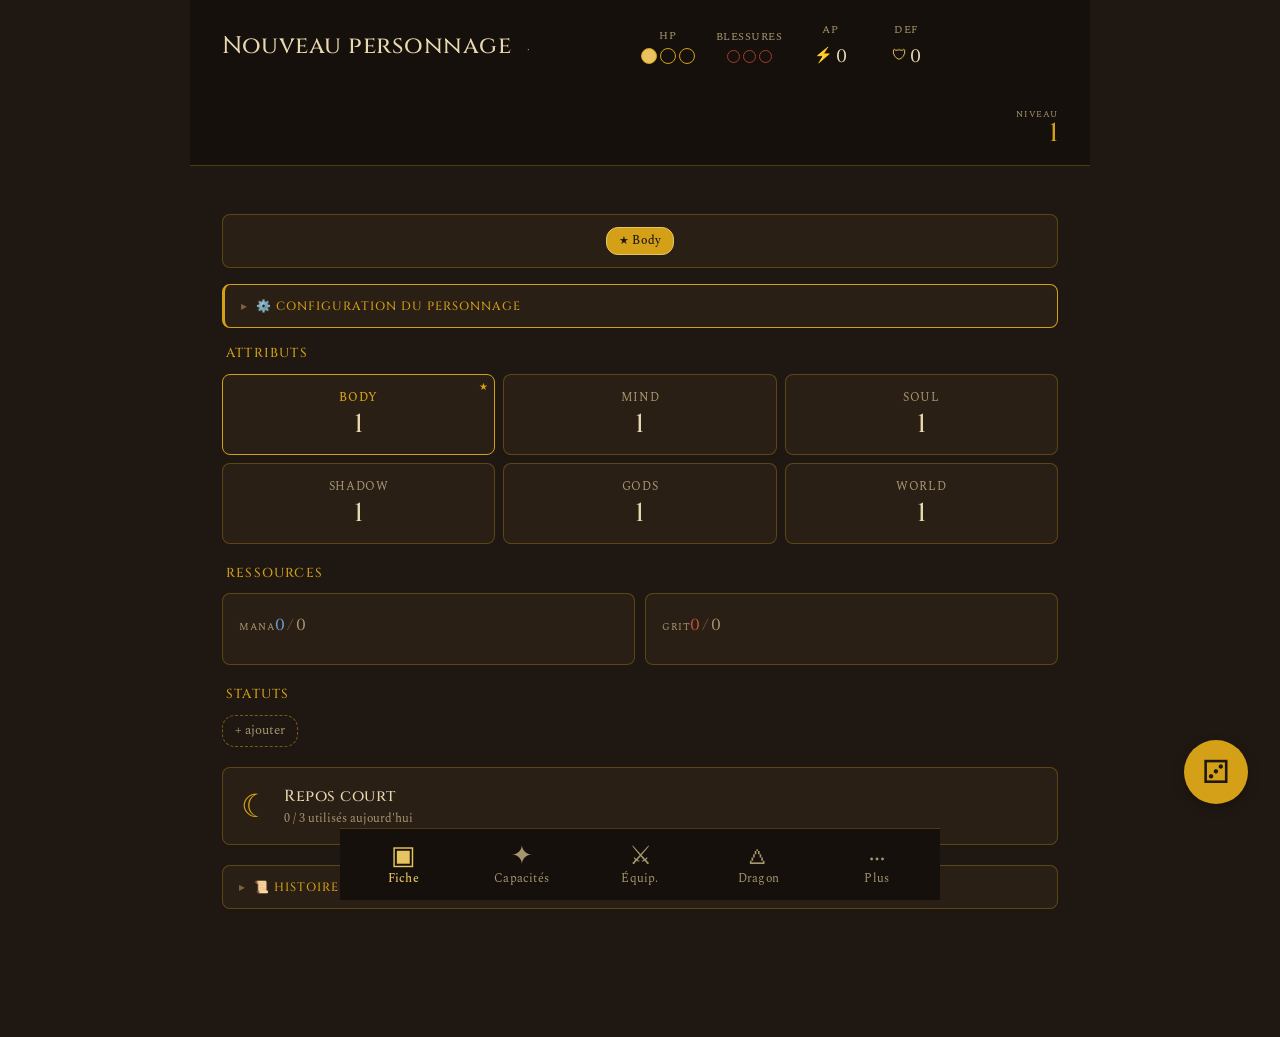
==== drakonym-compagnon/index.html @ e5234cd4 "v1.9.3" ====
<!DOCTYPE html>
<html lang="fr">
<head>
    <meta charset="UTF-8">
    <meta name="viewport" content="width=device-width, initial-scale=1.0, maximum-scale=1.0, user-scalable=no, viewport-fit=cover">
    <meta name="theme-color" content="#1f1812" media="(prefers-color-scheme: dark)">
    <meta name="theme-color" content="#f0e3c2" media="(prefers-color-scheme: light)">
    <meta name="description" content="Compagnon mobile pour gérer ta fiche de personnage Drakonym en pleine session.">

    <!-- iOS PWA -->
    <meta name="apple-mobile-web-app-capable" content="yes">
    <meta name="mobile-web-app-capable" content="yes">
    <meta name="apple-mobile-web-app-status-bar-style" content="black-translucent">
    <meta name="apple-mobile-web-app-title" content="Drakonym">
    <link rel="apple-touch-icon" href="icons/icon-192.png">
    <link rel="apple-touch-icon" sizes="152x152" href="icons/icon-152.png">
    <link rel="apple-touch-icon" sizes="192x192" href="icons/icon-192.png">

    <!-- PWA Manifest -->
    <link rel="manifest" href="manifest.json">
    <link rel="icon" type="image/png" href="icons/icon-128.png">
    <link rel="apple-touch-icon" href="icons/icon-152.png">

    <!-- Polices -->
    <link rel="preconnect" href="https://fonts.googleapis.com">
    <link rel="preconnect" href="https://fonts.gstatic.com" crossorigin>
    <link href="https://fonts.googleapis.com/css2?family=Cinzel:wght@400;500;600;700&family=EB+Garamond:ital,wght@0,400;0,500;1,400&family=Spectral:wght@400;500;600&display=swap" rel="stylesheet">

    <link rel="stylesheet" href="style.css">

    <title>Drakonym Compagnon</title>
</head>
<body>

    <div class="app-shell">

        <!-- ════════════════════════════════════════════════
             VITAL BAR — toujours visible en haut
             ════════════════════════════════════════════════ -->
        <header class="vital-bar" id="vital-bar">
            <div class="vital-identity">
                <div class="vital-name" id="vital-name">—</div>
                <div class="vital-subtitle" id="vital-subtitle">—</div>
            </div>
            <div class="vital-level">
                <span class="vital-level-label">NIVEAU</span>
                <span class="vital-level-value" id="vital-level">5</span>
            </div>

            <div class="vital-stats">
                <button class="vital-stat" data-action="hp" type="button" aria-label="Modifier les Points de Héros">
                    <span class="vital-stat-label">HP</span>
                    <span class="vital-stat-icons" id="vital-hp-display">
                        <span class="hp-pip filled"></span>
                        <span class="hp-pip filled"></span>
                        <span class="hp-pip"></span>
                    </span>
                </button>

                <button class="vital-stat" data-action="wounds" type="button" aria-label="Modifier les Blessures">
                    <span class="vital-stat-label">BLESSURES</span>
                    <span class="vital-stat-icons" id="vital-wounds-display">
                        <span class="wound-pip filled" data-tier="light"></span>
                        <span class="wound-pip" data-tier="heavy"></span>
                        <span class="wound-pip" data-tier="deadly"></span>
                    </span>
                </button>

                <button class="vital-stat" data-action="ap" type="button" aria-label="Modifier les Action Points">
                    <span class="vital-stat-label">AP</span>
                    <span class="vital-stat-value">
                        <i class="vital-ico" aria-hidden="true">⚡</i>
                        <span id="vital-ap">4</span>
                    </span>
                </button>

                <button class="vital-stat" data-action="defense" type="button" aria-label="Modifier la Défense">
                    <span class="vital-stat-label">DEF</span>
                    <span class="vital-stat-value">
                        <i class="vital-ico" aria-hidden="true">🛡</i>
                        <span id="vital-defense">14</span>
                    </span>
                </button>
            </div>
        </header>

        <!-- ════════════════════════════════════════════════
             CONTENU PRINCIPAL — sections, une visible à la fois
             ════════════════════════════════════════════════ -->
        <main class="content" id="content">

            <!-- Onglet : FICHE -->
            <section class="tab-section active" id="section-fiche" data-tab="fiche">

                <!-- IDENTITÉ -->
                <div class="card identity-card">
                    <div class="identity-tags" id="identity-tags">
                        <!-- généré par JS -->
                    </div>
                </div>

                <!-- CONFIGURATION DU PERSONNAGE (création / level up / perks qui étendent) -->
                <details class="config-block">
                    <summary class="config-summary">⚙️ Configuration du personnage</summary>
                    <div class="config-content">
                        <p class="config-hint">📝 Modifie ici les valeurs qui changent rarement : à la création, au level up, ou quand un perk étend tes capacités.</p>

                        <h4 class="config-subtitle">Identité</h4>
                        <div class="config-grid-2">
                            <div class="config-field">
                                <label class="config-label">Nom</label>
                                <input type="text" id="cfg-nom" class="config-input" maxlength="40">
                            </div>
                            <div class="config-field">
                                <label class="config-label">Niveau</label>
                                <input type="number" id="cfg-niveau" class="config-input" min="1" max="20">
                            </div>
                            <div class="config-field">
                                <label class="config-label">Kin</label>
                                <input type="text" id="cfg-kin" class="config-input" maxlength="30" placeholder="Ex: Drakari, Elf">
                            </div>
                            <div class="config-field">
                                <label class="config-label">Classe</label>
                                <input type="text" id="cfg-classe" class="config-input" maxlength="30" placeholder="Ex: Mage, Fighter">
                            </div>
                            <div class="config-field config-field-wide">
                                <label class="config-label">Attribut Primary</label>
                                <select id="cfg-primary" class="config-select">
                                    <option value="Body">Body</option>
                                    <option value="Mind">Mind</option>
                                    <option value="Soul">Soul</option>
                                    <option value="Shadow">Shadow</option>
                                    <option value="Gods">Gods</option>
                                    <option value="World">World</option>
                                </select>
                            </div>
                        </div>

                        <h4 class="config-subtitle">Attributs (0-6)</h4>
                        <div class="config-grid-3">
                            <div class="config-field">
                                <label class="config-label">Body</label>
                                <input type="number" id="cfg-attr-Body" class="config-input" min="0" max="10">
                            </div>
                            <div class="config-field">
                                <label class="config-label">Mind</label>
                                <input type="number" id="cfg-attr-Mind" class="config-input" min="0" max="10">
                            </div>
                            <div class="config-field">
                                <label class="config-label">Soul</label>
                                <input type="number" id="cfg-attr-Soul" class="config-input" min="0" max="10">
                            </div>
                            <div class="config-field">
                                <label class="config-label">Shadow</label>
                                <input type="number" id="cfg-attr-Shadow" class="config-input" min="0" max="10">
                            </div>
                            <div class="config-field">
                                <label class="config-label">Gods</label>
                                <input type="number" id="cfg-attr-Gods" class="config-input" min="0" max="10">
                            </div>
                            <div class="config-field">
                                <label class="config-label">World</label>
                                <input type="number" id="cfg-attr-World" class="config-input" min="0" max="10">
                            </div>
                        </div>

                        <h4 class="config-subtitle">Pools maximum</h4>
                        <div class="config-grid-3">
                            <div class="config-field">
                                <label class="config-label">HP max</label>
                                <input type="number" id="cfg-hp-max" class="config-input" min="1" max="10">
                            </div>
                            <div class="config-field">
                                <label class="config-label">Mana max</label>
                                <input type="number" id="cfg-mana-max" class="config-input" min="0" max="50">
                            </div>
                            <div class="config-field">
                                <label class="config-label">Grit max</label>
                                <input type="number" id="cfg-grit-max" class="config-input" min="0" max="50">
                            </div>
                            <div class="config-field">
                                <label class="config-label">Défense max</label>
                                <input type="number" id="cfg-defense-max" class="config-input" min="0" max="50">
                            </div>
                            <div class="config-field">
                                <label class="config-label">Armure (bonus)</label>
                                <input type="number" id="cfg-armure" class="config-input" min="0" max="10">
                            </div>
                            <div class="config-field">
                                <label class="config-label">Bonus magique</label>
                                <input type="number" id="cfg-spell-bonus" class="config-input" min="0" max="5">
                            </div>
                        </div>
                        <p class="config-hint-small">💡 <strong>HP max</strong> par défaut = 3 (règle officielle Drakonym). Extensible via Perks comme <strong>Deep Reserves</strong>.</p>

                        <h4 class="config-subtitle">Niveaux de Blessures (extensibles via Perks)</h4>
                        <p class="config-hint-small">Ex: <strong>Loyal to the Last</strong> = +1 box par tier. <strong>Loyal Heart</strong>, etc.</p>
                        <div class="config-grid-3">
                            <div class="config-field">
                                <label class="config-label">Légères max</label>
                                <input type="number" id="cfg-light-max" class="config-input" min="1" max="10">
                            </div>
                            <div class="config-field">
                                <label class="config-label">Graves max</label>
                                <input type="number" id="cfg-heavy-max" class="config-input" min="1" max="10">
                            </div>
                            <div class="config-field">
                                <label class="config-label">Mortelles max</label>
                                <input type="number" id="cfg-deadly-max" class="config-input" min="1" max="10">
                            </div>
                        </div>
                    </div>
                </details>

                <!-- ATTRIBUTS -->
                <div class="block">
                    <h3 class="block-title">Attributs</h3>
                    <div class="attributes-grid" id="attributes-grid">
                        <!-- généré par JS -->
                    </div>
                </div>

                <!-- RESSOURCES (Mana + Grit) -->
                <div class="block">
                    <h3 class="block-title">Ressources</h3>
                    <div class="resources-row">
                        <button class="resource-card" id="resource-mana" type="button" aria-label="Modifier le Mana">
                            <div class="resource-header">
                                <span class="resource-label">Mana</span>
                                <span class="resource-value">
                                    <span class="resource-current mana" id="mana-current">8</span><span class="resource-sep">/</span><span class="resource-max" id="mana-max">12</span>
                                </span>
                            </div>
                            <div class="resource-bar">
                                <div class="resource-bar-fill mana" id="mana-bar"></div>
                            </div>
                        </button>
                        <button class="resource-card" id="resource-grit" type="button" aria-label="Modifier le Grit">
                            <div class="resource-header">
                                <span class="resource-label">Grit</span>
                                <span class="resource-value">
                                    <span class="resource-current grit" id="grit-current">4</span><span class="resource-sep">/</span><span class="resource-max" id="grit-max">6</span>
                                </span>
                            </div>
                            <div class="resource-bar">
                                <div class="resource-bar-fill grit" id="grit-bar"></div>
                            </div>
                        </button>
                    </div>
                </div>

                <!-- STATUSES -->
                <div class="block">
                    <h3 class="block-title">Statuts</h3>
                    <div class="statuses-chips" id="statuses-chips">
                        <!-- généré par JS, avec bouton "+ ajouter" à la fin -->
                    </div>
                </div>

                <!-- ACTIONS RAPIDES (Repos court) -->
                <div class="block">
                    <button class="action-button short-rest-btn" id="btn-short-rest" type="button">
                        <span class="action-icon" aria-hidden="true">☾</span>
                        <span class="action-text">
                            <span class="action-title">Repos court</span>
                            <span class="action-subtitle" id="short-rests-info">0 / 3 utilisés aujourd'hui</span>
                        </span>
                    </button>
                </div>

                <!-- HISTOIRE & NOTES (collapsible) -->
                <details class="histoire-block">
                    <summary class="histoire-summary">📜 Histoire &amp; Notes</summary>
                    <div class="histoire-content">
                        <div class="histoire-row">
                            <label class="histoire-label">👁 Apparence</label>
                            <textarea id="fiche-apparence" class="histoire-input" rows="3" placeholder="Apparence physique, vêtements, traits distinctifs…"></textarea>
                        </div>
                        <div class="histoire-row">
                            <label class="histoire-label">📖 Histoire / Background</label>
                            <textarea id="fiche-histoire" class="histoire-input" rows="5" placeholder="D'où vient ton perso, ce qui l'a façonné, ses motivations…"></textarea>
                        </div>
                        <div class="histoire-row">
                            <label class="histoire-label">🤝 Liens &amp; relations</label>
                            <textarea id="fiche-liens" class="histoire-input" rows="3" placeholder="Alliés, ennemis, famille, contacts…"></textarea>
                        </div>
                        <div class="histoire-row">
                            <label class="histoire-label">📝 Notes libres</label>
                            <textarea id="fiche-notes" class="histoire-input" rows="4" placeholder="Tout ce que tu veux retenir : journal de session, idées RP, plans futurs…"></textarea>
                        </div>
                    </div>
                </details>

            </section>

            <!-- Onglet : CAPACITÉS -->
            <section class="tab-section" id="section-capacites" data-tab="capacites">
                <!-- Barre de sous-onglets (Perks / Sorts / Techniques / Wild) -->
                <div class="subtabs-bar" role="tablist" data-scope="capacites">
                    <button class="subtab active" type="button" data-subtab="perks" aria-selected="true">
                        <span class="subtab-icon">💪</span>
                        <span class="subtab-text">Perks</span>
                    </button>
                    <button class="subtab" type="button" data-subtab="sorts" aria-selected="false">
                        <span class="subtab-icon">✨</span>
                        <span class="subtab-text">Sorts</span>
                    </button>
                    <button class="subtab" type="button" data-subtab="techniques" aria-selected="false">
                        <span class="subtab-icon">⚔️</span>
                        <span class="subtab-text">Tech.</span>
                    </button>
                    <button class="subtab" type="button" data-subtab="wild_perks" aria-selected="false">
                        <span class="subtab-icon">⚡</span>
                        <span class="subtab-text">Wild</span>
                    </button>
                </div>

                <!-- Sous-section : PERKS -->
                <div class="subtab-section active" id="subsection-perks" data-subtab="perks">
                    <div class="capacites-header">
                        <p class="capacites-count">Perks &amp; Capacités · <span id="count-perks">0</span></p>
                        <button class="btn-add-capacite" type="button" data-list="perks">+ Ajouter</button>
                    </div>
                    <div class="capacites-list" id="list-perks"></div>
                </div>

                <!-- Sous-section : SORTS -->
                <div class="subtab-section" id="subsection-sorts" data-subtab="sorts">
                    <div class="capacites-header">
                        <p class="capacites-count">Sorts (Mana) · <span id="count-sorts">0</span></p>
                        <button class="btn-add-capacite" type="button" data-list="sorts">+ Ajouter</button>
                    </div>
                    <div class="capacites-list" id="list-sorts"></div>
                </div>

                <!-- Sous-section : TECHNIQUES -->
                <div class="subtab-section" id="subsection-techniques" data-subtab="techniques">
                    <div class="capacites-header">
                        <p class="capacites-count">Techniques Martiales (Grit) · <span id="count-techniques">0</span></p>
                        <button class="btn-add-capacite" type="button" data-list="techniques">+ Ajouter</button>
                    </div>
                    <div class="capacites-list" id="list-techniques"></div>
                </div>

                <!-- Sous-section : WILD PERKS -->
                <div class="subtab-section" id="subsection-wild_perks" data-subtab="wild_perks">
                    <div class="capacites-header">
                        <p class="capacites-count">Wild Perks · <span id="count-wild_perks">0</span></p>
                        <div class="capacites-header-actions">
                            <button class="btn-restore-wild" type="button" id="btn-restore-wild" title="Restaurer toutes les Wild Perks">↻</button>
                            <button class="btn-add-capacite" type="button" data-list="wild_perks">+ Ajouter</button>
                        </div>
                    </div>
                    <p class="capacites-hint">⚡ Bursts uniques donnés par le Herald, à utiliser pour des moments épiques. Une fois utilisée, l'effet disparaît (sauf si le Herald décide autrement).</p>
                    <div class="capacites-list" id="list-wild_perks"></div>
                </div>
            </section>

            <!-- Onglet : ÉQUIPEMENT -->
            <section class="tab-section" id="section-equipement" data-tab="equipement">

                <!-- Compteur Draviks (la monnaie) -->
                <button class="draviks-card" id="draviks-card" type="button">
                    <span class="draviks-icon">◈</span>
                    <span class="draviks-text">
                        <span class="draviks-label">Draviks</span>
                        <span class="draviks-value" id="draviks-value">0</span>
                    </span>
                    <span class="draviks-edit-hint">tap pour modifier</span>
                </button>

                <!-- Barre de sous-onglets (Armes / Armures / Outils) -->
                <div class="subtabs-bar" role="tablist" data-scope="equipement">
                    <button class="subtab active" type="button" data-subtab="weapons" aria-selected="true">
                        <span class="subtab-icon">⚔️</span>
                        <span class="subtab-text">Armes</span>
                    </button>
                    <button class="subtab" type="button" data-subtab="armors" aria-selected="false">
                        <span class="subtab-icon">🛡️</span>
                        <span class="subtab-text">Armures</span>
                    </button>
                    <button class="subtab" type="button" data-subtab="tools" aria-selected="false">
                        <span class="subtab-icon">🎒</span>
                        <span class="subtab-text">Outils</span>
                    </button>
                </div>

                <!-- Sous-section : ARMES -->
                <div class="subtab-section active" id="subsection-weapons" data-subtab="weapons">
                    <div class="capacites-header">
                        <p class="capacites-count">Armes &amp; Focuses · <span id="count-weapons">0</span></p>
                        <button class="btn-add-capacite" type="button" data-list="weapons">+ Ajouter</button>
                    </div>
                    <div class="capacites-list" id="list-weapons"></div>
                </div>

                <!-- Sous-section : ARMURES -->
                <div class="subtab-section" id="subsection-armors" data-subtab="armors">
                    <div class="capacites-header">
                        <p class="capacites-count">Armures &amp; Boucliers · <span id="count-armors">0</span></p>
                        <button class="btn-add-capacite" type="button" data-list="armors">+ Ajouter</button>
                    </div>
                    <div class="capacites-list" id="list-armors"></div>
                </div>

                <!-- Sous-section : OUTILS -->
                <div class="subtab-section" id="subsection-tools" data-subtab="tools">
                    <div class="capacites-header">
                        <p class="capacites-count">Outils &amp; Items · <span id="count-tools">0</span></p>
                        <button class="btn-add-capacite" type="button" data-list="tools">+ Ajouter</button>
                    </div>
                    <div class="capacites-list" id="list-tools"></div>
                </div>

            </section>

            <!-- Onglet : DRAGON -->
            <section class="tab-section" id="section-dragon" data-tab="dragon">

                <!-- Carte d'identité du dragon (toujours visible) -->
                <div class="dragon-identity-card">
                    <div class="dragon-id-row dragon-id-name-row">
                        <input type="text" id="dragon-nom" class="dragon-id-name" placeholder="Nom du dragon" maxlength="30">
                    </div>
                    <div class="dragon-id-row dragon-id-meta">
                        <select id="dragon-family" class="dragon-id-select">
                            <option value="">Famille…</option>
                            <option value="Astral">Astral</option>
                            <option value="Aura">Aura</option>
                            <option value="Mirror">Mirror</option>
                            <option value="Moon">Moon</option>
                            <option value="Pyre">Pyre</option>
                            <option value="Shard">Shard</option>
                            <option value="Storm">Storm</option>
                            <option value="Sun">Sun</option>
                            <option value="Half-Dragon">Half-Dragon</option>
                        </select>
                        <select id="dragon-stage" class="dragon-id-select">
                            <option value="Hatchling">Hatchling (Lvl 1, PL 6)</option>
                            <option value="Juvenile">Juvenile (Lvl 2, PL 9)</option>
                            <option value="Mature">Mature (Lvl 4, PL 12)</option>
                            <option value="Elder">Elder (Lvl 6, PL 15)</option>
                            <option value="Mythic">Mythic (Lvl 8, PL 18)</option>
                        </select>
                    </div>
                </div>

                <!-- CONFIGURATION DU DRAGON (création / level up / changements) -->
                <details class="config-block">
                    <summary class="config-summary">⚙️ Configuration du dragon</summary>
                    <div class="config-content">
                        <p class="config-hint">📝 Modifie ici toutes les valeurs du dragon : attributs, PL max, vitesse, armure, breath weapon.</p>

                        <h4 class="config-subtitle">Attributs (0-6)</h4>
                        <div class="config-grid-3">
                            <div class="config-field">
                                <label class="config-label">Body</label>
                                <input type="number" id="cfg-d-body" class="config-input" min="0" max="10">
                            </div>
                            <div class="config-field">
                                <label class="config-label">Mind</label>
                                <input type="number" id="cfg-d-mind" class="config-input" min="0" max="10">
                            </div>
                            <div class="config-field">
                                <label class="config-label">Soul</label>
                                <input type="number" id="cfg-d-soul" class="config-input" min="0" max="10">
                            </div>
                        </div>

                        <h4 class="config-subtitle">Points de Lien &amp; vitesse</h4>
                        <div class="config-grid-3">
                            <div class="config-field">
                                <label class="config-label">PL actuel</label>
                                <input type="number" id="cfg-d-bp-cur" class="config-input" min="0" max="50">
                            </div>
                            <div class="config-field">
                                <label class="config-label">PL max</label>
                                <input type="number" id="cfg-d-bp-max" class="config-input" min="0" max="50">
                            </div>
                            <div class="config-field">
                                <label class="config-label">Vitesse</label>
                                <input type="number" id="cfg-d-speed" class="config-input" min="0" max="20">
                            </div>
                        </div>
                        <p class="config-hint-small">Cap suggéré par stage : Hatchling=6 · Juvenile=9 · Mature=12 · Elder=15 · Mythic=18</p>

                        <h4 class="config-subtitle">Armure (bonus pour les Défense)</h4>
                        <div class="config-grid-3">
                            <div class="config-field">
                                <label class="config-label">Armure (bonus)</label>
                                <input type="number" id="cfg-d-armor" class="config-input" min="0" max="10">
                            </div>
                        </div>
                        <p class="config-hint-small">Bonus d'armure additionnel (en plus des armures équipées). DS = Armures + Body + ½ niveau joueur.</p>
                    </div>
                </details>

                <!-- Sous-onglets : Stats / Capacités / Équipement -->
                <div class="subtabs-bar" role="tablist" data-scope="dragon">
                    <button class="subtab active" type="button" data-subtab="dstats" aria-selected="true">
                        <span class="subtab-icon">📊</span>
                        <span class="subtab-text">Stats</span>
                    </button>
                    <button class="subtab" type="button" data-subtab="dperks" aria-selected="false">
                        <span class="subtab-icon">🔗</span>
                        <span class="subtab-text">Bond Perks</span>
                    </button>
                    <button class="subtab" type="button" data-subtab="dgear" aria-selected="false">
                        <span class="subtab-icon">⚔️</span>
                        <span class="subtab-text">Équipement</span>
                    </button>
                </div>

                <!-- Sous-section : STATS -->
                <div class="subtab-section active" id="subsection-dstats" data-subtab="dstats">

                    <!-- Attributs Body / Mind / Soul -->
                    <h3 class="dragon-section-title">⚜ Attributs</h3>
                    <div class="dragon-attrs-grid">
                        <button type="button" class="attribute-cell" data-dattr="Body">
                            <span class="attribute-name">Body</span>
                            <span class="attribute-value" id="dragon-attr-Body">1</span>
                        </button>
                        <button type="button" class="attribute-cell" data-dattr="Mind">
                            <span class="attribute-name">Mind</span>
                            <span class="attribute-value" id="dragon-attr-Mind">1</span>
                        </button>
                        <button type="button" class="attribute-cell" data-dattr="Soul">
                            <span class="attribute-name">Soul</span>
                            <span class="attribute-value" id="dragon-attr-Soul">1</span>
                        </button>
                    </div>

                    <!-- Points de Lien + Défense calculé -->
                    <div class="dragon-resources-grid">
                        <button type="button" class="resource-card" id="dragon-bp-card">
                            <span class="resource-icon">🔗</span>
                            <span class="resource-text">
                                <span class="resource-label">Points de Lien</span>
                                <span class="resource-value">
                                    <span id="dragon-bp-current">0</span>
                                    <span class="resource-sep">/</span>
                                    <span id="dragon-bp-max">6</span>
                                </span>
                            </span>
                        </button>
                        <div class="resource-card resource-readonly">
                            <span class="resource-icon">🛡</span>
                            <span class="resource-text">
                                <span class="resource-label">Défense</span>
                                <span class="resource-value" id="dragon-ds-value">0</span>
                            </span>
                            <span class="resource-formula" id="dragon-ds-formula">Armure + Body + ½ Niv</span>
                        </div>
                    </div>

                    <!-- Vitesse -->
                    <div class="dragon-speed-row">
                        <label class="dragon-speed-label">⚡ Vitesse</label>
                        <input type="number" id="dragon-speed" class="dragon-speed-input" min="0" max="20" value="6">
                        <span class="dragon-speed-hint">cases / round</span>
                    </div>

                    <!-- Breath Weapon -->
                    <h3 class="dragon-section-title">🔥 Breath Weapon</h3>
                    <button type="button" class="breath-card" id="breath-card">
                        <div class="breath-card-header">
                            <span class="breath-element" id="breath-element-display">— Aucun —</span>
                            <span class="breath-shape" id="breath-shape-display">Cône</span>
                            <span class="breath-charges-pill">
                                <span id="breath-charges-current">0</span>/<span id="breath-charges-max">1</span>
                            </span>
                        </div>
                        <div class="breath-card-body">
                            <p class="breath-description" id="breath-description-display">— Tap pour configurer —</p>
                            <p class="breath-effect" id="breath-effect-display"></p>
                            <p class="breath-formula">Pool : Dragon Soul + Player Primary</p>
                        </div>
                    </button>
                    <div class="breath-actions">
                        <button type="button" class="capacite-action-btn primary" id="btn-breath-launch">🐉 Lancer le souffle</button>
                        <button type="button" class="capacite-action-btn" id="btn-breath-recharge">↻ Recharger</button>
                    </div>

                    <!-- Pillars -->
                    <h3 class="dragon-section-title">💞 Pillars</h3>
                    <div class="pillars-grid">
                        <div class="pillar-row">
                            <label class="pillar-label">❤️ Love</label>
                            <textarea id="dragon-love" class="pillar-input" rows="2" placeholder="Ce qui apaise ou réjouit ton dragon"></textarea>
                        </div>
                        <div class="pillar-row">
                            <label class="pillar-label">😨 Fear</label>
                            <textarea id="dragon-fear" class="pillar-input" rows="2" placeholder="Ce qui le tourmente ou l'effraie"></textarea>
                        </div>
                        <div class="pillar-row">
                            <label class="pillar-label">⚡ Instinct</label>
                            <textarea id="dragon-instinct" class="pillar-input" rows="2" placeholder="Ce qu'il fait sans réfléchir"></textarea>
                        </div>
                    </div>

                </div>

                <!-- Sous-section : BOND PERKS -->
                <div class="subtab-section" id="subsection-dperks" data-subtab="dperks">
                    <div class="capacites-header">
                        <p class="capacites-count">Bond Perks &amp; Family Perks · <span id="count-dperks">0</span></p>
                        <button class="btn-add-capacite" type="button" data-list="dperks">+ Ajouter</button>
                    </div>
                    <p class="capacites-hint">🔗 Ajoute ici les Bond Perks (génériques) et les Family Perks (Core/Minor/Major) propres à la famille de ton dragon. Tu peux marquer les "once per scene" comme utilisées.</p>
                    <div class="capacites-list" id="list-dperks"></div>
                </div>

                <!-- Sous-section : ÉQUIPEMENT DRAGON -->
                <div class="subtab-section" id="subsection-dgear" data-subtab="dgear">
                    <div class="capacites-header">
                        <p class="capacites-count">Armes du dragon · <span id="count-dweapons">0</span></p>
                        <button class="btn-add-capacite" type="button" data-list="dweapons">+ Ajouter</button>
                    </div>
                    <div class="capacites-list" id="list-dweapons"></div>

                    <div class="capacites-header" style="margin-top: 16px;">
                        <p class="capacites-count">Armures du dragon · <span id="count-darmors">0</span></p>
                        <button class="btn-add-capacite" type="button" data-list="darmors">+ Ajouter</button>
                    </div>
                    <div class="capacites-list" id="list-darmors"></div>
                </div>

            </section>

            <!-- Onglet : PLUS -->
            <section class="tab-section" id="section-plus" data-tab="plus">
                <div class="plus-tab-content">
                    <h2 class="placeholder-title">Plus</h2>

                    <div class="settings-block">
                        <h3 class="settings-block-title">Apparence</h3>
                        <div class="setting-row">
                            <span class="setting-label">Thème</span>
                            <div class="theme-toggle" role="group" aria-label="Sélection du thème">
                                <button type="button" class="theme-btn" data-theme="light">Parchemin</button>
                                <button type="button" class="theme-btn active" data-theme="dark">Nuit</button>
                                <button type="button" class="theme-btn" data-theme="auto">Auto</button>
                            </div>
                        </div>
                    </div>

                    <div class="settings-block">
                        <h3 class="settings-block-title">Installation</h3>
                        <p class="settings-info" id="install-status-hint">Vérification de la possibilité d'installer&hellip;</p>
                        <button id="btn-install" type="button" class="install-btn" hidden>
                            <span aria-hidden="true">⤓</span>
                            <span>Installer Drakonym Compagnon</span>
                        </button>
                        <details class="install-details">
                            <summary>Comment installer manuellement&nbsp;?</summary>
                            <div class="install-instructions">
                                <p><strong>iPhone / iPad (Safari)</strong>&nbsp;: tap le bouton Partager <span class="kbd">⤴</span> en bas, puis fais défiler et choisis <em>«&nbsp;Sur l'écran d'accueil&nbsp;»</em>.</p>
                                <p><strong>Android (Chrome)</strong>&nbsp;: menu <span class="kbd">⋮</span> en haut à droite, puis <em>«&nbsp;Installer l'application&nbsp;»</em> ou <em>«&nbsp;Ajouter à l'écran d'accueil&nbsp;»</em>.</p>
                                <p><strong>PC (Chrome / Edge)</strong>&nbsp;: petite icône <span class="kbd">⊕</span> dans la barre d'adresse, à droite de l'URL. Si invisible, menu <span class="kbd">⋮</span> → <em>«&nbsp;Installer Drakonym Compagnon&nbsp;»</em>.</p>
                                <p><strong>Firefox</strong>&nbsp;: pas de support PWA natif, juste un raccourci possible.</p>
                            </div>
                        </details>
                    </div>

                    <div class="settings-block">
                        <h3 class="settings-block-title">📋 Mes fiches</h3>
                        <p class="settings-info">Gère plusieurs personnages. La fiche active est en doré.</p>
                        <div class="fiches-list" id="fiches-list"></div>
                        <div class="fiches-actions">
                            <button type="button" class="settings-btn" id="btn-fiche-new">+ Nouvelle fiche</button>
                            <button type="button" class="settings-btn" id="btn-fiche-duplicate">⎘ Dupliquer la fiche active</button>
                        </div>
                    </div>

                    <div class="settings-block">
                        <h3 class="settings-block-title">💾 Sauvegarde &amp; transfert</h3>
                        <p class="settings-info">Exporte ta fiche en JSON pour la sauvegarder ou la transférer entre PC et téléphone.</p>
                        <div class="fiches-actions">
                            <button type="button" class="settings-btn" id="btn-export-active">⇩ Exporter la fiche active</button>
                            <button type="button" class="settings-btn" id="btn-export-all">⇩ Exporter toutes les fiches</button>
                            <button type="button" class="settings-btn" id="btn-import">⇧ Importer un fichier JSON</button>
                            <input type="file" id="import-file-input" accept=".json,application/json" hidden>
                        </div>
                    </div>

                    <div class="settings-block">
                        <h3 class="settings-block-title">À propos</h3>
                        <p class="settings-info">
                            <strong>Drakonym Compagnon</strong> — v1.9.3 (Fix HP max)<br>
                            <span class="muted-small">Indépendant, publié sous DCL.</span>
                        </p>
                    </div>

                    <footer class="legal-footer">
                        <p>
                            Drakonym Compagnon is an independent product published under the
                            <a href="https://www.crossedpaths.co.uk/drakonym-creator" target="_blank" rel="noopener noreferrer">Drakonym Creator License (DCL)</a>
                            and is not affiliated with or endorsed by Crossed Paths Press.
                            Drakonym™, Akeroth™, and the Runebinder™ System are © 2025 Crossed Paths Press.
                        </p>
                        <p>
                            <a href="https://crossedpaths.itch.io/drakonym" target="_blank" rel="noopener noreferrer">Acheter le Core Rulebook</a> ·
                            <a href="https://sanctum.crossedpaths.co.uk/drakonym/" target="_blank" rel="noopener noreferrer">Compendium officiel</a>
                        </p>
                    </footer>
                </div>
            </section>

        </main>

        <!-- ════════════════════════════════════════════════
             FAB — bouton flottant lanceur de dés
             ════════════════════════════════════════════════ -->
        <button class="fab" id="fab-dice" type="button" aria-label="Lancer les dés">
            <span class="fab-glyph" aria-hidden="true">⚂</span>
        </button>

        <!-- ════════════════════════════════════════════════
             TABS — navigation 5 onglets en bas
             ════════════════════════════════════════════════ -->
        <nav class="tabs" role="tablist" aria-label="Navigation principale">
            <button type="button" class="tab active" data-tab="fiche" role="tab" aria-selected="true">
                <span class="tab-glyph" aria-hidden="true">▣</span>
                <span class="tab-label">Fiche</span>
            </button>
            <button type="button" class="tab" data-tab="capacites" role="tab" aria-selected="false">
                <span class="tab-glyph" aria-hidden="true">✦</span>
                <span class="tab-label">Capacités</span>
            </button>
            <button type="button" class="tab" data-tab="equipement" role="tab" aria-selected="false">
                <span class="tab-glyph" aria-hidden="true">⚔</span>
                <span class="tab-label">Équip.</span>
            </button>
            <button type="button" class="tab" data-tab="dragon" role="tab" aria-selected="false">
                <span class="tab-glyph" aria-hidden="true">🜂</span>
                <span class="tab-label">Dragon</span>
            </button>
            <button type="button" class="tab" data-tab="plus" role="tab" aria-selected="false">
                <span class="tab-glyph" aria-hidden="true">⋯</span>
                <span class="tab-label">Plus</span>
            </button>
        </nav>

    </div>

    <!-- ════════════════════════════════════════════════
         DICE MODAL — lanceur de dés plein écran
         ════════════════════════════════════════════════ -->
    <div class="dice-modal" id="dice-modal" hidden>
        <header class="dice-modal-header">
            <button class="dice-modal-icon-btn" id="dice-modal-close" type="button" aria-label="Fermer">✕</button>
            <h2 class="dice-modal-title" id="dice-modal-title">Lancer de dés</h2>
            <button class="dice-modal-icon-btn" id="dice-modal-history-btn" type="button" aria-label="Historique">⟳</button>
        </header>

        <div class="dice-modal-body" id="dice-modal-body">
            <!-- Vue config OU résultat OU historique injectée par JS -->
        </div>
    </div>

    <!-- ════════════════════════════════════════════════
         BOTTOM SHEET — modale qui glisse depuis le bas
         ════════════════════════════════════════════════ -->
    <div class="bottom-sheet-backdrop" id="bottom-sheet-backdrop" hidden>>
        <div class="bottom-sheet" id="bottom-sheet" role="dialog" aria-modal="true" aria-labelledby="bottom-sheet-title">
            <div class="bottom-sheet-handle" aria-hidden="true"></div>
            <div class="bottom-sheet-header">
                <h3 class="bottom-sheet-title" id="bottom-sheet-title">Titre</h3>
                <button class="bottom-sheet-close" id="bottom-sheet-close" type="button" aria-label="Fermer">✕</button>
            </div>
            <div class="bottom-sheet-content" id="bottom-sheet-content">
                <!-- contenu injecté dynamiquement par JS -->
            </div>
        </div>
    </div>

    <!-- ════════════════════════════════════════════════
         TOAST — petit message éphémère en bas
         ════════════════════════════════════════════════ -->
    <div class="toast" id="toast" role="status" aria-live="polite"></div>

    <script src="app.js" defer></script>
</body>
</html>
---- drakonym-compagnon/style.css ----
/* ═══════════════════════════════════════════════════════════════
   DRAKONYM COMPAGNON — STYLE
   Vague 1 : variables, layout, Vital Bar, tabs, FAB, thèmes.
   ═══════════════════════════════════════════════════════════════ */


/* ─── VARIABLES : MODE PARCHEMIN (clair) ─────────────────────── */
:root,
:root[data-theme="light"] {
    /* Backgrounds */
    --bg:           #f7eed1;
    --bg-vital:     #ede0b8;
    --bg-card:      #fbf4dc;
    --bg-card-alt:  #f0e3c2;
    --bg-tabs:      #ede0b8;

    /* Text */
    --text:         #3d2817;
    --text-muted:   #7a6340;
    --text-subtle:  #a89570;

    /* Accents */
    --gold:         #b8860b;
    --gold-bright:  #d4a017;
    --crimson:      #8b2a2a;
    --crimson-bright: #c4523f;
    --shadow:       #5a3a6b;
    --shadow-bright: #8b5fa5;

    /* Bordures */
    --border:       rgba(184, 134, 11, 0.3);
    --border-strong: rgba(184, 134, 11, 0.5);

    /* Inversions pour textes sur fond doré */
    --on-gold:      #2a1810;
}

/* ─── VARIABLES : MODE NUIT (sombre) ─────────────────────────── */
:root[data-theme="dark"] {
    --bg:           #1f1812;
    --bg-vital:     #15100b;
    --bg-card:      #2a1f15;
    --bg-card-alt:  #1a1209;
    --bg-tabs:      #15100b;

    --text:         #e8d9b0;
    --text-muted:   #a89570;
    --text-subtle:  #7a6340;

    --gold:         #d4a017;
    --gold-bright:  #e8c460;
    --crimson:      #a83a30;
    --crimson-bright: #c4523f;
    --shadow:       #8b5fa5;
    --shadow-bright: #a575c2;

    --border:       rgba(212, 160, 23, 0.3);
    --border-strong: rgba(212, 160, 23, 0.5);

    --on-gold:      #1f1812;
}

/* ─── MODE AUTO : suit le système si data-theme="auto" ──────── */
@media (prefers-color-scheme: dark) {
    :root[data-theme="auto"] {
        --bg:           #1f1812;
        --bg-vital:     #15100b;
        --bg-card:      #2a1f15;
        --bg-card-alt:  #1a1209;
        --bg-tabs:      #15100b;
        --text:         #e8d9b0;
        --text-muted:   #a89570;
        --text-subtle:  #7a6340;
        --gold:         #d4a017;
        --gold-bright:  #e8c460;
        --crimson:      #a83a30;
        --crimson-bright: #c4523f;
        --shadow:       #8b5fa5;
        --shadow-bright: #a575c2;
        --border:       rgba(212, 160, 23, 0.3);
        --border-strong: rgba(212, 160, 23, 0.5);
        --on-gold:      #1f1812;
    }
}


/* ─── RESET ET BASE ──────────────────────────────────────────── */
*, *::before, *::after { box-sizing: border-box; }

html, body {
    margin: 0;
    padding: 0;
    height: 100%;
    overscroll-behavior: none;
    -webkit-tap-highlight-color: transparent;
    -webkit-touch-callout: none;
}

body {
    background: var(--bg);
    color: var(--text);
    font-family: 'EB Garamond', Georgia, serif;
    font-size: 16px;
    line-height: 1.5;
    transition: background-color 200ms ease, color 200ms ease;

    /* Safe area pour iPhone X+ (notch) */
    padding-top: env(safe-area-inset-top);
    padding-bottom: env(safe-area-inset-bottom);
}

button {
    background: none;
    border: none;
    color: inherit;
    font: inherit;
    padding: 0;
    cursor: pointer;
    -webkit-tap-highlight-color: transparent;
}

a {
    color: var(--gold);
    text-decoration: none;
    border-bottom: 1px solid var(--border);
}
a:hover, a:focus { color: var(--gold-bright); }


/* ─── APP SHELL : layout principal ───────────────────────────── */
.app-shell {
    display: flex;
    flex-direction: column;
    min-height: 100vh;
    min-height: 100dvh; /* dynamic viewport pour mobile */
    max-width: 600px;
    margin: 0 auto;
    position: relative;
}


/* ═══════════════════════════════════════════════════════════════
   VITAL BAR — toujours visible en haut, identité + 4 stats vitales
   ═══════════════════════════════════════════════════════════════ */
.vital-bar {
    background: var(--bg-vital);
    border-bottom: 1px solid var(--border);
    padding: 10px 14px 12px;
    position: sticky;
    top: 0;
    z-index: 50;

    display: grid;
    grid-template-columns: 1fr auto;
    grid-template-rows: auto auto;
    grid-template-areas:
        "identity level"
        "stats stats";
    gap: 8px 12px;

    transition: background-color 200ms ease, border-color 200ms ease;
}

.vital-identity { grid-area: identity; min-width: 0; }
.vital-level    { grid-area: level; text-align: right; }
.vital-stats    { grid-area: stats; }

.vital-name {
    font-family: 'Cinzel', Georgia, serif;
    font-weight: 500;
    font-size: 18px;
    letter-spacing: 0.5px;
    line-height: 1.1;
    color: var(--text);
}

.vital-subtitle {
    font-family: 'Spectral', sans-serif;
    font-size: 10px;
    color: var(--text-muted);
    letter-spacing: 0.6px;
    margin-top: 2px;
    text-transform: uppercase;
}

.vital-level-label {
    display: block;
    font-family: 'Spectral', sans-serif;
    font-size: 9px;
    color: var(--text-muted);
    letter-spacing: 0.6px;
}

.vital-level-value {
    display: block;
    font-family: 'Cinzel', serif;
    font-size: 22px;
    font-weight: 500;
    color: var(--gold);
    line-height: 1;
}

.vital-stats {
    display: flex;
    align-items: center;
    justify-content: space-around;
    gap: 4px;
    padding-top: 8px;
    border-top: 1px solid var(--border);
}

.vital-stat {
    flex: 1;
    display: flex;
    flex-direction: column;
    align-items: center;
    gap: 4px;
    padding: 6px 2px;
    border-radius: 6px;
    transition: background-color 120ms ease;
    min-height: 44px; /* tap target */
}
.vital-stat:active { background: var(--bg-card-alt); }

.vital-stat-label {
    font-family: 'Spectral', sans-serif;
    font-size: 10px;
    color: var(--text-muted);
    letter-spacing: 0.5px;
}

.vital-stat-icons {
    display: flex;
    gap: 3px;
    align-items: center;
}

.vital-stat-value {
    display: flex;
    align-items: center;
    gap: 3px;
    font-family: 'Cinzel', serif;
    font-size: 16px;
    font-weight: 500;
    color: var(--text);
}

.vital-ico {
    font-style: normal;
    font-size: 13px;
    color: var(--gold-bright);
}

/* HP pips (étoiles) */
.hp-pip {
    width: 14px;
    height: 14px;
    background: transparent;
    border: 1.5px solid var(--gold);
    border-radius: 50%;
    transition: background-color 150ms ease;
}
.hp-pip.filled { background: var(--gold-bright); }

/* Wound pips (Light/Heavy/Deadly) */
.wound-pip {
    width: 11px;
    height: 11px;
    background: transparent;
    border: 1.5px solid var(--crimson);
    border-radius: 50%;
    transition: background-color 150ms ease;
}
.wound-pip.filled { background: var(--crimson-bright); }


/* ═══════════════════════════════════════════════════════════════
   CONTENT — sections d'onglets, une visible à la fois
   ═══════════════════════════════════════════════════════════════ */
.content {
    flex: 1;
    overflow-y: auto;
    overflow-x: hidden;
    -webkit-overflow-scrolling: touch;
    padding-bottom: 80px; /* place pour les tabs en bas */
}

.tab-section {
    display: none;
    padding: 24px 16px;
    animation: fadeInUp 200ms ease;
}
.tab-section.active { display: block; }

@keyframes fadeInUp {
    from { opacity: 0; transform: translateY(8px); }
    to   { opacity: 1; transform: translateY(0); }
}


/* ─── PLACEHOLDER — pour les onglets vides (Vague 1) ────────── */
.placeholder {
    text-align: center;
    padding: 48px 16px;
    color: var(--text-muted);
}

.placeholder-icon {
    font-size: 48px;
    margin-bottom: 16px;
    opacity: 0.6;
}

.placeholder-title {
    font-family: 'Cinzel', serif;
    font-size: 22px;
    font-weight: 500;
    color: var(--gold);
    margin: 0 0 12px;
    letter-spacing: 1px;
}

.placeholder-text {
    font-family: 'EB Garamond', serif;
    font-size: 16px;
    line-height: 1.6;
    margin: 0;
    color: var(--text-muted);
    max-width: 320px;
    margin-left: auto;
    margin-right: auto;
}


/* ─── ONGLET PLUS : settings, thème, légal ─────────────────── */
.plus-tab-content { max-width: 480px; margin: 0 auto; }

.settings-block {
    background: var(--bg-card);
    border: 1px solid var(--border);
    border-radius: 8px;
    padding: 16px;
    margin-bottom: 16px;
}

.settings-block-title {
    font-family: 'Cinzel', serif;
    font-size: 14px;
    font-weight: 500;
    color: var(--gold);
    letter-spacing: 1px;
    margin: 0 0 12px;
    text-transform: uppercase;
}

.setting-row {
    display: flex;
    align-items: center;
    justify-content: space-between;
    gap: 12px;
    flex-wrap: wrap;
}

.setting-label {
    font-family: 'Spectral', sans-serif;
    font-size: 14px;
    color: var(--text);
}

.settings-info {
    margin: 0;
    font-size: 14px;
    color: var(--text-muted);
    line-height: 1.5;
}

.muted-small {
    font-size: 12px;
    color: var(--text-subtle);
    font-style: italic;
}

/* Theme toggle (3 boutons côte à côte) */
.theme-toggle {
    display: inline-flex;
    background: var(--bg-card-alt);
    border: 1px solid var(--border);
    border-radius: 6px;
    padding: 2px;
}

.theme-btn {
    font-family: 'Spectral', sans-serif;
    font-size: 12px;
    color: var(--text-muted);
    padding: 6px 12px;
    border-radius: 4px;
    transition: background-color 150ms ease, color 150ms ease;
    min-height: 36px;
}

.theme-btn.active {
    background: var(--gold);
    color: var(--on-gold);
    font-weight: 500;
}

/* Footer légal */
.legal-footer {
    margin-top: 24px;
    padding: 16px;
    border-top: 1px solid var(--border);
    font-size: 11px;
    color: var(--text-subtle);
    line-height: 1.5;
    text-align: center;
}
.legal-footer p { margin: 0 0 8px; }
.legal-footer a {
    color: var(--text-muted);
    border-bottom-color: transparent;
}


/* ═══════════════════════════════════════════════════════════════
   FAB — bouton flottant lanceur de dés
   ═══════════════════════════════════════════════════════════════ */
.fab {
    position: fixed;
    right: 16px;
    bottom: 78px; /* au-dessus des tabs */
    width: 56px;
    height: 56px;
    border-radius: 50%;
    background: var(--gold);
    color: var(--on-gold);
    display: flex;
    align-items: center;
    justify-content: center;
    box-shadow: 0 4px 12px rgba(0, 0, 0, 0.25);
    z-index: 60;
    transition: transform 120ms ease, background-color 200ms ease;
}
.fab:active { transform: scale(0.92); }

.fab-glyph {
    font-size: 28px;
    line-height: 1;
}


/* ═══════════════════════════════════════════════════════════════
   TABS — navigation 5 onglets en bas (bottom nav)
   ═══════════════════════════════════════════════════════════════ */
.tabs {
    position: fixed;
    bottom: 0;
    left: 0;
    right: 0;
    max-width: 600px;
    margin: 0 auto;
    height: 64px;
    background: var(--bg-tabs);
    border-top: 1px solid var(--border);
    display: flex;
    align-items: center;
    justify-content: space-around;
    padding: 0 4px;
    padding-bottom: env(safe-area-inset-bottom);
    z-index: 55;
    transition: background-color 200ms ease, border-color 200ms ease;
}

.tab {
    flex: 1;
    height: 100%;
    display: flex;
    flex-direction: column;
    align-items: center;
    justify-content: center;
    gap: 2px;
    color: var(--text-muted);
    transition: color 150ms ease;
    min-width: 0; /* permet la troncature */
}

.tab.active { color: var(--gold-bright); }

.tab-glyph {
    font-size: 22px;
    line-height: 1;
}

.tab-label {
    font-family: 'Spectral', sans-serif;
    font-size: 11px;
    font-weight: 400;
    letter-spacing: 0.2px;
    white-space: nowrap;
    overflow: hidden;
    text-overflow: ellipsis;
    max-width: 100%;
}

.tab.active .tab-label { font-weight: 500; }


/* ═══════════════════════════════════════════════════════════════
   TOAST — petit message éphémère
   ═══════════════════════════════════════════════════════════════ */
.toast {
    position: fixed;
    bottom: 96px;
    left: 50%;
    transform: translateX(-50%) translateY(20px);
    background: var(--bg-card);
    color: var(--text);
    border: 1px solid var(--border-strong);
    border-radius: 8px;
    padding: 10px 18px;
    font-family: 'Spectral', sans-serif;
    font-size: 14px;
    box-shadow: 0 4px 16px rgba(0, 0, 0, 0.2);
    opacity: 0;
    pointer-events: none;
    transition: opacity 200ms ease, transform 200ms ease;
    z-index: 100;
    max-width: 90vw;
    text-align: center;
}

.toast.visible {
    opacity: 1;
    transform: translateX(-50%) translateY(0);
}


/* ═══════════════════════════════════════════════════════════════
   INSTALL BUTTON — bloc Installation dans l'onglet Plus
   ═══════════════════════════════════════════════════════════════ */
.install-btn {
    display: flex;
    align-items: center;
    justify-content: center;
    gap: 10px;
    width: 100%;
    background: var(--gold);
    color: var(--on-gold);
    font-family: 'Spectral', sans-serif;
    font-size: 15px;
    font-weight: 500;
    padding: 14px;
    border-radius: 6px;
    margin-top: 12px;
    transition: transform 100ms ease, background-color 200ms ease;
    min-height: 48px;
}
.install-btn:active { transform: scale(0.98); }
.install-btn span:first-child { font-size: 18px; line-height: 1; }

.install-details {
    margin-top: 16px;
    padding: 12px 14px;
    background: var(--bg-card-alt);
    border: 1px solid var(--border);
    border-radius: 6px;
}

.install-details summary {
    cursor: pointer;
    font-family: 'Spectral', sans-serif;
    font-size: 13px;
    color: var(--text-muted);
    padding: 4px 0;
    list-style: none;
    user-select: none;
}
.install-details summary::-webkit-details-marker { display: none; }
.install-details summary::before {
    content: '▸ ';
    transition: transform 150ms ease;
    display: inline-block;
}
.install-details[open] summary::before { content: '▾ '; }

.install-instructions {
    margin-top: 8px;
    padding-top: 8px;
    border-top: 1px solid var(--border);
}
.install-instructions p {
    margin: 10px 0;
    font-size: 13px;
    color: var(--text-muted);
    line-height: 1.6;
}
.install-instructions strong {
    color: var(--text);
    font-weight: 500;
}

.kbd {
    display: inline-block;
    padding: 1px 6px;
    background: var(--bg-card);
    border: 1px solid var(--border-strong);
    border-radius: 3px;
    font-family: monospace;
    font-size: 12px;
    color: var(--gold);
    vertical-align: 1px;
}


/* ═══════════════════════════════════════════════════════════════
   FICHE TAB — composants de l'onglet Fiche complet
   ═══════════════════════════════════════════════════════════════ */

/* ─── Card générique (utilisée pour identité, etc.) ────────── */
.card {
    background: var(--bg-card);
    border: 1px solid var(--border);
    border-radius: 8px;
    padding: 14px 16px;
    margin-bottom: 16px;
}

/* ─── Block (groupe de contenu avec titre) ─────────────────── */
.block {
    margin-bottom: 20px;
}

.block-title {
    font-family: 'Cinzel', serif;
    font-size: 13px;
    font-weight: 500;
    color: var(--gold);
    letter-spacing: 1.2px;
    margin: 0 0 10px;
    text-transform: uppercase;
    padding-left: 4px;
}


/* ─── Identité ─────────────────────────────────────────────── */
.identity-card {
    text-align: center;
    padding: 12px 16px;
}

.identity-tags {
    display: flex;
    flex-wrap: wrap;
    gap: 6px;
    justify-content: center;
}

.tag {
    display: inline-block;
    background: var(--bg-card-alt);
    border: 1px solid var(--border);
    color: var(--text);
    font-family: 'Spectral', sans-serif;
    font-size: 12px;
    padding: 4px 12px;
    border-radius: 12px;
    letter-spacing: 0.3px;
}

.tag.tag-primary {
    background: var(--gold);
    color: var(--on-gold);
    border-color: var(--gold-bright);
    font-weight: 500;
}

.tag.tag-primary::before {
    content: '★ ';
    font-size: 11px;
}


/* ─── Attributs (grille 2x3) ──────────────────────────────── */
.attributes-grid {
    display: grid;
    grid-template-columns: repeat(3, 1fr);
    gap: 8px;
}

.attribute-cell {
    background: var(--bg-card);
    border: 1px solid var(--border);
    border-radius: 8px;
    padding: 12px 8px;
    text-align: center;
    transition: transform 100ms ease, background-color 150ms ease;
    min-height: 64px;
    position: relative;
    cursor: pointer;
}
.attribute-cell:active { transform: scale(0.96); background: var(--bg-card-alt); }

.attribute-cell.primary {
    border: 1.5px solid var(--gold);
}
.attribute-cell.primary::after {
    content: '★';
    position: absolute;
    top: 4px;
    right: 6px;
    font-size: 10px;
    color: var(--gold);
}

.attribute-name {
    font-family: 'Spectral', sans-serif;
    font-size: 10px;
    color: var(--text-muted);
    letter-spacing: 0.7px;
    text-transform: uppercase;
}
.attribute-cell.primary .attribute-name {
    color: var(--gold);
    font-weight: 500;
}

.attribute-value {
    font-family: 'Cinzel', serif;
    font-size: 22px;
    font-weight: 500;
    color: var(--text);
    line-height: 1.2;
    margin-top: 2px;
}


/* ─── Ressources (Mana / Grit côte à côte) ─────────────────── */
.resources-row {
    display: grid;
    grid-template-columns: 1fr 1fr;
    gap: 10px;
}

.resource-card {
    background: var(--bg-card);
    border: 1px solid var(--border);
    border-radius: 8px;
    padding: 10px 12px;
    text-align: left;
    transition: transform 100ms ease;
    min-height: 64px;
    cursor: pointer;
}
.resource-card:active { transform: scale(0.98); }

.resource-header {
    display: flex;
    align-items: baseline;
    justify-content: space-between;
    margin-bottom: 6px;
}

.resource-label {
    font-family: 'Spectral', sans-serif;
    font-size: 11px;
    color: var(--text-muted);
    letter-spacing: 0.7px;
    text-transform: uppercase;
}

.resource-value {
    font-family: 'Cinzel', serif;
    font-size: 14px;
    font-weight: 500;
}

.resource-current { color: var(--text); }
.resource-current.mana { color: #4a7fc0; }
.resource-current.grit { color: var(--crimson-bright); }
.resource-sep { color: var(--text-subtle); margin: 0 1px; }
.resource-max { color: var(--text-muted); }

:root[data-theme="dark"] .resource-current.mana { color: #6a9eda; }

@media (prefers-color-scheme: dark) {
    :root[data-theme="auto"] .resource-current.mana { color: #6a9eda; }
}

.resource-bar {
    height: 6px;
    background: var(--bg-card-alt);
    border-radius: 3px;
    overflow: hidden;
}

.resource-bar-fill {
    height: 100%;
    background: var(--text-muted);
    transition: width 200ms ease;
}
.resource-bar-fill.mana { background: #4a7fc0; }
.resource-bar-fill.grit { background: var(--crimson-bright); }
:root[data-theme="dark"] .resource-bar-fill.mana { background: #6a9eda; }
@media (prefers-color-scheme: dark) {
    :root[data-theme="auto"] .resource-bar-fill.mana { background: #6a9eda; }
}


/* ─── Hero Points (carte large avec étoiles) ─────────────── */
.hero-points-card {
    width: 100%;
    background: var(--bg-card);
    border: 1px solid var(--border);
    border-radius: 8px;
    padding: 12px 16px;
    display: flex;
    align-items: center;
    justify-content: space-between;
    transition: transform 100ms ease;
    min-height: 56px;
    cursor: pointer;
}
.hero-points-card:active { transform: scale(0.98); }

.hp-stars {
    display: flex;
    gap: 6px;
}

.hp-star {
    font-size: 24px;
    line-height: 1;
    color: var(--text-subtle);
    transition: color 150ms ease;
}
.hp-star.filled { color: var(--gold-bright); }

.hp-text {
    font-family: 'Spectral', sans-serif;
    font-size: 13px;
    color: var(--text-muted);
}


/* ─── Statuses (chips) ──────────────────────────────────── */
.statuses-chips {
    display: flex;
    flex-wrap: wrap;
    gap: 6px;
}

.status-chip {
    display: inline-flex;
    align-items: center;
    gap: 4px;
    background: var(--shadow);
    color: #f5e8c5;
    font-family: 'Spectral', sans-serif;
    font-size: 13px;
    padding: 5px 12px;
    border-radius: 13px;
    cursor: pointer;
    transition: opacity 150ms ease;
    min-height: 32px;
    border: none;
}
.status-chip:active { opacity: 0.7; }

.status-chip.crimson { background: var(--crimson); }

.status-chip-intensity {
    background: rgba(255, 255, 255, 0.2);
    border-radius: 8px;
    padding: 1px 6px;
    font-size: 11px;
    font-weight: 500;
}

.status-add {
    background: transparent;
    color: var(--text-muted);
    font-family: 'Spectral', sans-serif;
    font-size: 13px;
    padding: 5px 12px;
    border-radius: 13px;
    border: 1px dashed var(--border-strong);
    cursor: pointer;
    min-height: 32px;
    transition: background-color 150ms ease, color 150ms ease;
}
.status-add:active { background: var(--bg-card-alt); color: var(--gold); }


/* ─── Action button (Short Rest etc.) ─────────────────── */
.action-button {
    width: 100%;
    background: var(--bg-card);
    border: 1px solid var(--border);
    border-radius: 8px;
    padding: 14px 16px;
    display: flex;
    align-items: center;
    gap: 14px;
    text-align: left;
    transition: transform 100ms ease, background-color 150ms ease;
    cursor: pointer;
    min-height: 60px;
}
.action-button:active { transform: scale(0.98); background: var(--bg-card-alt); }

.action-icon {
    font-size: 28px;
    color: var(--gold);
    line-height: 1;
    flex-shrink: 0;
}

.action-text {
    display: flex;
    flex-direction: column;
    gap: 2px;
    min-width: 0;
}

.action-title {
    font-family: 'Cinzel', serif;
    font-size: 15px;
    font-weight: 500;
    color: var(--text);
    letter-spacing: 0.5px;
}

.action-subtitle {
    font-family: 'Spectral', sans-serif;
    font-size: 12px;
    color: var(--text-muted);
}


/* ═══════════════════════════════════════════════════════════════
   BOTTOM SHEET — modale qui glisse depuis le bas
   ═══════════════════════════════════════════════════════════════ */
.bottom-sheet-backdrop {
    position: fixed;
    inset: 0;
    background: rgba(0, 0, 0, 0.55);
    z-index: 400;
    display: flex;
    align-items: flex-end;
    justify-content: center;
    animation: backdropFade 200ms ease;
}
.bottom-sheet-backdrop[hidden] { display: none !important; }

@keyframes backdropFade {
    from { background: rgba(0, 0, 0, 0); }
    to   { background: rgba(0, 0, 0, 0.55); }
}

.bottom-sheet {
    background: var(--bg);
    width: 100%;
    max-width: 600px;
    max-height: 85vh;
    border-radius: 16px 16px 0 0;
    border-top: 1px solid var(--border-strong);
    overflow-y: auto;
    overflow-x: hidden;
    -webkit-overflow-scrolling: touch;
    padding-bottom: env(safe-area-inset-bottom);
    animation: sheetSlideUp 280ms cubic-bezier(0.4, 0, 0.2, 1);
    box-shadow: 0 -4px 20px rgba(0, 0, 0, 0.3);
}

@keyframes sheetSlideUp {
    from { transform: translateY(100%); }
    to   { transform: translateY(0); }
}

.bottom-sheet-handle {
    width: 40px;
    height: 4px;
    background: var(--text-subtle);
    border-radius: 2px;
    margin: 10px auto 6px;
    opacity: 0.4;
}

.bottom-sheet-header {
    display: flex;
    align-items: center;
    justify-content: space-between;
    padding: 6px 16px 14px;
    border-bottom: 1px solid var(--border);
}

.bottom-sheet-title {
    font-family: 'Cinzel', serif;
    font-size: 16px;
    font-weight: 500;
    color: var(--gold);
    margin: 0;
    letter-spacing: 1px;
    text-transform: uppercase;
}

.bottom-sheet-close {
    width: 36px;
    height: 36px;
    border-radius: 50%;
    color: var(--text-muted);
    font-size: 18px;
    display: flex;
    align-items: center;
    justify-content: center;
    transition: background-color 150ms ease;
}
.bottom-sheet-close:active { background: var(--bg-card-alt); }

.bottom-sheet-content {
    padding: 20px 16px 24px;
}


/* ─── Counter sheet (utilisé pour HP/Mana/Grit/AP/Defense) ─── */
.counter-sheet {
    text-align: center;
}

.counter-display {
    font-family: 'Cinzel', serif;
    margin: 12px 0 24px;
}

.counter-value {
    font-size: 56px;
    font-weight: 500;
    color: var(--gold);
    line-height: 1;
}

.counter-max {
    font-size: 22px;
    color: var(--text-muted);
    margin-left: 4px;
}

.counter-controls {
    display: grid;
    grid-template-columns: 1fr 1fr 1fr 1fr;
    gap: 8px;
    margin-bottom: 20px;
}

.counter-btn {
    background: var(--bg-card);
    border: 1px solid var(--border);
    color: var(--text);
    font-family: 'Cinzel', serif;
    font-size: 18px;
    font-weight: 500;
    padding: 14px 4px;
    border-radius: 8px;
    cursor: pointer;
    transition: transform 100ms ease, background-color 150ms ease;
    min-height: 52px;
}
.counter-btn:active { transform: scale(0.95); background: var(--bg-card-alt); }
.counter-btn.primary { background: var(--bg-vital); border-color: var(--border-strong); }

.counter-actions {
    display: flex;
    gap: 8px;
}

.counter-action {
    flex: 1;
    background: transparent;
    border: 1px solid var(--border);
    color: var(--text-muted);
    font-family: 'Spectral', sans-serif;
    font-size: 13px;
    padding: 10px;
    border-radius: 6px;
    cursor: pointer;
    transition: background-color 150ms ease;
    min-height: 40px;
}
.counter-action:active { background: var(--bg-card-alt); color: var(--text); }


/* ─── Wounds : 3 tracks indépendants avec boxes + +/- ──────── */
.wounds-sheet { display: flex; flex-direction: column; gap: 10px; }

.wound-track {
    background: var(--bg-card);
    border: 1px solid var(--border);
    border-left: 4px solid var(--border);
    border-radius: 8px;
    padding: 10px 14px;
}
.wound-track.tier-light { border-left-color: #c08040; }
.wound-track.tier-heavy { border-left-color: var(--crimson-bright); }
.wound-track.tier-deadly { border-left-color: var(--crimson); }

.wound-track-header {
    display: flex;
    align-items: baseline;
    justify-content: space-between;
    margin-bottom: 8px;
}

.wound-track-name {
    font-family: 'Cinzel', serif;
    font-size: 13px;
    font-weight: 500;
    color: var(--text);
    text-transform: uppercase;
    letter-spacing: 0.8px;
}

.wound-track-count {
    font-family: 'Cinzel', serif;
    font-size: 13px;
    color: var(--text-muted);
}

.wound-track-row {
    display: flex;
    align-items: center;
    justify-content: space-between;
    gap: 12px;
}

.wound-track-boxes {
    display: flex;
    gap: 5px;
    flex-wrap: wrap;
    flex: 1;
}

.wound-box {
    width: 22px;
    height: 22px;
    border: 1.5px solid var(--text-subtle);
    border-radius: 3px;
    background: var(--bg-card-alt);
    transition: background-color 150ms ease, border-color 150ms ease;
}
.wound-box.filled.tier-light  { background: #c08040; border-color: #8b5a25; }
.wound-box.filled.tier-heavy  { background: var(--crimson-bright); border-color: var(--crimson); }
.wound-box.filled.tier-deadly { background: #5a1818; border-color: #2a0a0a; }

:root[data-theme="dark"] .wound-box.filled.tier-light { background: #c47843; border-color: #e8a060; }
:root[data-theme="dark"] .wound-box.filled.tier-deadly { background: #3a0a0a; border-color: #6b1818; }
@media (prefers-color-scheme: dark) {
    :root[data-theme="auto"] .wound-box.filled.tier-light { background: #c47843; border-color: #e8a060; }
    :root[data-theme="auto"] .wound-box.filled.tier-deadly { background: #3a0a0a; border-color: #6b1818; }
}

.wound-track-buttons {
    display: flex;
    gap: 6px;
    flex-shrink: 0;
}

.wound-btn {
    width: 36px;
    height: 36px;
    border-radius: 50%;
    background: var(--bg-card-alt);
    border: 1px solid var(--border);
    color: var(--text);
    font-size: 18px;
    font-weight: 500;
    display: flex;
    align-items: center;
    justify-content: center;
    cursor: pointer;
    transition: transform 100ms ease, background-color 150ms ease;
}
.wound-btn:active { transform: scale(0.9); background: var(--gold); color: var(--on-gold); }

.wounds-hint {
    font-family: 'Spectral', sans-serif;
    font-size: 12px;
    color: var(--text-subtle);
    line-height: 1.5;
    margin: 6px 0 0;
    padding: 8px 4px 0;
    border-top: 1px solid var(--border);
    text-align: center;
}


/* ─── Vital Bar : couleurs des wound pips par tier ─────────── */
.wound-pip.filled.tier-light  { background: #c08040; border-color: #8b5a25; }
.wound-pip.filled.tier-heavy  { background: var(--crimson-bright); border-color: var(--crimson); }
.wound-pip.filled.tier-deadly { background: #5a1818; border-color: #2a0a0a; }

:root[data-theme="dark"] .wound-pip.filled.tier-light  { background: #c47843; border-color: #e8a060; }
:root[data-theme="dark"] .wound-pip.filled.tier-deadly { background: #6b1818; border-color: #c47843; }
@media (prefers-color-scheme: dark) {
    :root[data-theme="auto"] .wound-pip.filled.tier-light  { background: #c47843; border-color: #e8a060; }
    :root[data-theme="auto"] .wound-pip.filled.tier-deadly { background: #6b1818; border-color: #c47843; }
}


/* ─── Status emoji dans les chips et boutons ──────────────── */
.status-chip-emoji {
    font-size: 14px;
    line-height: 1;
    margin-right: 1px;
}


/* ─── Status picker sheet ─────────────────────────────────── */
.status-picker {
    display: grid;
    grid-template-columns: 1fr;
    gap: 8px;
}

.status-pick-btn {
    background: var(--bg-card);
    border: 1px solid var(--border);
    color: var(--text);
    font-family: 'Spectral', sans-serif;
    font-size: 13px;
    padding: 12px 14px;
    border-radius: 6px;
    text-align: left;
    transition: transform 100ms ease, border-color 150ms ease;
    cursor: pointer;
    display: flex;
    flex-direction: column;
    gap: 4px;
    min-height: 56px;
}
.status-pick-btn:active { transform: scale(0.98); border-color: var(--gold); }
.status-pick-btn.active { border-color: var(--gold); background: var(--bg-card-alt); }
.status-pick-btn.crimson-tag { border-left: 3px solid var(--crimson); }
.status-pick-btn.shadow-tag { border-left: 3px solid var(--shadow); }

.status-pick-name {
    font-family: 'Cinzel', serif;
    font-size: 14px;
    font-weight: 500;
    color: var(--text);
    letter-spacing: 0.3px;
    display: flex;
    align-items: center;
    gap: 6px;
}
.status-pick-btn.active .status-pick-name { color: var(--gold); }

.status-pick-intensity {
    font-size: 12px;
    color: var(--gold);
    margin-left: auto;
}

.status-pick-desc {
    font-family: 'EB Garamond', serif;
    font-size: 13px;
    color: var(--text-muted);
    line-height: 1.45;
}


/* ─── Status edit sheet ─────────────────────────────────── */
.status-edit { text-align: center; }

.status-edit-name {
    font-family: 'Cinzel', serif;
    font-size: 22px;
    font-weight: 500;
    color: var(--gold);
    margin: 8px 0 8px;
    letter-spacing: 1px;
}

.status-edit-desc {
    font-family: 'EB Garamond', serif;
    font-size: 14px;
    color: var(--text-muted);
    line-height: 1.5;
    margin: 0 0 16px;
    padding: 0 8px;
}


/* ─── Confirm sheet (Yes/No prompts) ──────────────────────── */
.confirm-sheet { text-align: center; }

.confirm-message {
    font-family: 'EB Garamond', serif;
    font-size: 16px;
    color: var(--text);
    line-height: 1.5;
    margin: 8px 0 24px;
}

.confirm-actions {
    display: flex;
    gap: 10px;
}

.confirm-btn {
    flex: 1;
    font-family: 'Spectral', sans-serif;
    font-size: 14px;
    font-weight: 500;
    padding: 14px;
    border-radius: 8px;
    cursor: pointer;
    transition: transform 100ms ease;
    min-height: 48px;
    border: 1px solid var(--border);
}
.confirm-btn:active { transform: scale(0.97); }

.confirm-btn.cancel {
    background: var(--bg-card);
    color: var(--text-muted);
}

.confirm-btn.confirm {
    background: var(--gold);
    color: var(--on-gold);
    border-color: var(--gold-bright);
}


/* ═══════════════════════════════════════════════════════════════
   DICE MODAL — lanceur de dés plein écran
   ═══════════════════════════════════════════════════════════════ */
.dice-modal {
    position: fixed;
    inset: 0;
    background: var(--bg);
    z-index: 300;
    display: flex;
    flex-direction: column;
    animation: diceModalSlideUp 280ms cubic-bezier(0.4, 0, 0.2, 1);
    padding-top: env(safe-area-inset-top);
    padding-bottom: env(safe-area-inset-bottom);
}
.dice-modal[hidden] { display: none !important; }

@keyframes diceModalSlideUp {
    from { transform: translateY(100%); }
    to   { transform: translateY(0); }
}

.dice-modal-header {
    display: flex;
    align-items: center;
    justify-content: space-between;
    padding: 12px 14px;
    border-bottom: 1px solid var(--border);
    background: var(--bg-vital);
    flex-shrink: 0;
}

.dice-modal-title {
    font-family: 'Cinzel', serif;
    font-size: 16px;
    font-weight: 500;
    color: var(--gold);
    letter-spacing: 1.2px;
    text-transform: uppercase;
    margin: 0;
}

.dice-modal-icon-btn {
    width: 40px;
    height: 40px;
    border-radius: 50%;
    color: var(--text-muted);
    font-size: 18px;
    display: flex;
    align-items: center;
    justify-content: center;
    transition: background-color 150ms ease;
}
.dice-modal-icon-btn:active { background: var(--bg-card); color: var(--gold); }

.dice-modal-body {
    flex: 1;
    overflow-y: auto;
    overflow-x: hidden;
    -webkit-overflow-scrolling: touch;
    padding: 16px;
    max-width: 600px;
    width: 100%;
    margin: 0 auto;
    box-sizing: border-box;
}


/* ─── Dice config view ────────────────────────────────── */
.dice-config-block {
    margin-bottom: 16px;
}

.dice-config-label {
    font-family: 'Spectral', sans-serif;
    font-size: 10px;
    color: var(--text-muted);
    letter-spacing: 1.2px;
    text-transform: uppercase;
    margin-bottom: 8px;
    display: flex;
    align-items: center;
    justify-content: space-between;
}

.dice-config-label-info {
    font-family: 'Cinzel', serif;
    font-size: 13px;
    color: var(--gold);
    text-transform: none;
    letter-spacing: 0.5px;
    font-weight: 500;
}

.dice-label-input {
    width: 100%;
    background: var(--bg-card);
    border: 1px solid var(--border);
    border-radius: 6px;
    padding: 10px 12px;
    color: var(--text);
    font-family: 'EB Garamond', serif;
    font-size: 14px;
    box-sizing: border-box;
    outline: none;
    transition: border-color 150ms ease;
}
.dice-label-input:focus { border-color: var(--gold); }

.dice-attr-grid {
    display: grid;
    grid-template-columns: repeat(3, 1fr);
    gap: 6px;
}

.dice-attr-cell {
    background: var(--bg-card);
    border: 1px solid var(--border);
    border-radius: 6px;
    padding: 8px 4px;
    text-align: center;
    cursor: pointer;
    transition: transform 100ms ease, background-color 150ms ease, border-color 150ms ease;
    min-height: 56px;
    position: relative;
}
.dice-attr-cell:active { transform: scale(0.96); }
.dice-attr-cell.selected {
    background: var(--gold);
    border-color: var(--gold-bright);
    color: var(--on-gold);
}
.dice-attr-cell.selected.doubled::after {
    content: '×2';
    position: absolute;
    top: -6px;
    right: -4px;
    background: var(--bg);
    border: 1.5px solid var(--gold-bright);
    color: var(--gold);
    font-family: 'Cinzel', serif;
    font-size: 10px;
    font-weight: 500;
    padding: 1px 5px;
    border-radius: 8px;
}

.dice-attr-name {
    font-family: 'Spectral', sans-serif;
    font-size: 10px;
    letter-spacing: 0.6px;
    color: var(--text-muted);
}
.dice-attr-cell.selected .dice-attr-name { color: var(--on-gold); font-weight: 500; }

.dice-attr-value {
    font-family: 'Cinzel', serif;
    font-size: 18px;
    font-weight: 500;
    color: var(--text);
    line-height: 1.1;
    margin-top: 2px;
}
.dice-attr-cell.selected .dice-attr-value { color: var(--on-gold); }

.dice-pool-mode {
    margin-top: 8px;
    background: var(--bg-card-alt);
    border-radius: 5px;
    padding: 6px 10px;
    text-align: center;
    font-family: 'Spectral', sans-serif;
    font-size: 12px;
    color: var(--text);
}
.dice-pool-mode em { color: var(--gold); font-style: normal; font-weight: 500; }
.dice-pool-mode.empty { color: var(--text-muted); font-style: italic; }

.dice-row-stepper {
    display: flex;
    align-items: center;
    justify-content: space-between;
    background: var(--bg-card);
    border: 1px solid var(--border);
    border-radius: 6px;
    padding: 6px 12px;
    margin-top: 6px;
}

.dice-row-stepper-label {
    font-family: 'Spectral', sans-serif;
    font-size: 13px;
    color: var(--text);
}
.dice-row-stepper-controls {
    display: flex;
    align-items: center;
    gap: 8px;
}
.dice-row-stepper-controls button {
    width: 28px;
    height: 28px;
    border-radius: 50%;
    background: var(--bg-card-alt);
    border: 1px solid var(--border);
    color: var(--text);
    font-size: 14px;
    display: flex;
    align-items: center;
    justify-content: center;
    transition: transform 100ms ease, background-color 150ms ease;
}
.dice-row-stepper-controls button:active { transform: scale(0.9); background: var(--gold); color: var(--on-gold); }
.dice-row-stepper-value {
    font-family: 'Cinzel', serif;
    font-size: 14px;
    font-weight: 500;
    min-width: 18px;
    text-align: center;
    color: var(--text);
}

.dice-bb-row {
    display: grid;
    grid-template-columns: 1fr 1fr;
    gap: 6px;
}

.dice-toggle {
    display: flex;
    align-items: center;
    justify-content: space-between;
    background: var(--bg-card);
    border: 1px solid var(--border);
    border-radius: 6px;
    padding: 10px 14px;
    margin-bottom: 6px;
    cursor: pointer;
    user-select: none;
    transition: border-color 150ms ease;
}
.dice-toggle.active { border-color: var(--gold); }
.dice-toggle.disabled { opacity: 0.4; cursor: not-allowed; }
.dice-toggle-label {
    font-family: 'Spectral', sans-serif;
    font-size: 13px;
    color: var(--text);
    display: flex;
    align-items: center;
    gap: 8px;
}
.dice-toggle-icon { font-size: 16px; line-height: 1; }
.dice-toggle-switch {
    width: 32px;
    height: 18px;
    border-radius: 9px;
    background: var(--bg-card-alt);
    border: 1px solid var(--border);
    position: relative;
    flex-shrink: 0;
    transition: background-color 200ms ease;
}
.dice-toggle.active .dice-toggle-switch { background: var(--gold); border-color: var(--gold-bright); }
.dice-toggle-switch::after {
    content: '';
    position: absolute;
    top: 2px;
    left: 2px;
    width: 12px;
    height: 12px;
    border-radius: 50%;
    background: var(--text-muted);
    transition: left 200ms ease, background-color 200ms ease;
}
.dice-toggle.active .dice-toggle-switch::after {
    left: 16px;
    background: var(--on-gold);
}

.dice-roll-btn {
    width: 100%;
    background: var(--gold);
    color: var(--on-gold);
    border: none;
    border-radius: 8px;
    padding: 16px;
    font-family: 'Cinzel', serif;
    font-size: 16px;
    font-weight: 500;
    letter-spacing: 1px;
    cursor: pointer;
    transition: transform 100ms ease, background-color 200ms ease;
    margin-top: 16px;
    display: flex;
    align-items: center;
    justify-content: center;
    gap: 10px;
    min-height: 52px;
}
.dice-roll-btn:active { transform: scale(0.98); }
.dice-roll-btn:disabled {
    background: var(--bg-card-alt);
    color: var(--text-muted);
    cursor: not-allowed;
}
.dice-roll-btn-glyph { font-size: 22px; }


/* ─── Dice result view ────────────────────────────────── */
.dice-result-context {
    text-align: center;
    margin-bottom: 12px;
}
.dice-result-label {
    font-family: 'EB Garamond', serif;
    font-size: 14px;
    color: var(--text);
    font-style: italic;
}
.dice-result-config {
    font-family: 'Spectral', sans-serif;
    font-size: 10px;
    color: var(--text-muted);
    letter-spacing: 0.5px;
    margin-top: 2px;
    text-transform: uppercase;
}

.dice-result-total {
    text-align: center;
    background: var(--bg-card);
    border: 1.5px solid var(--gold);
    border-radius: 10px;
    padding: 16px;
    margin-bottom: 14px;
}
.dice-result-total .big-number {
    font-family: 'Cinzel', serif;
    font-size: 60px;
    font-weight: 500;
    color: var(--gold);
    line-height: 1;
    display: block;
}
.dice-result-total .label {
    font-family: 'Spectral', sans-serif;
    font-size: 12px;
    color: var(--gold);
    letter-spacing: 3px;
    margin-top: 4px;
    display: block;
}
.dice-result-total .diff-info {
    font-family: 'EB Garamond', serif;
    font-size: 13px;
    color: var(--text-muted);
    margin-top: 6px;
    font-style: italic;
}
.dice-result-total.success { border-color: #6b9c4a; }
.dice-result-total.success .big-number,
.dice-result-total.success .label { color: #6b9c4a; }
.dice-result-total.failure { border-color: var(--crimson); }
.dice-result-total.failure .big-number,
.dice-result-total.failure .label { color: var(--crimson-bright); }

.dice-display {
    display: grid;
    grid-template-columns: repeat(auto-fill, minmax(40px, 1fr));
    gap: 6px;
    margin-bottom: 14px;
    padding: 4px;
}

.dice-die {
    aspect-ratio: 1;
    border: 2px solid var(--text-subtle);
    border-radius: 6px;
    background: var(--bg-card);
    display: flex;
    flex-direction: column;
    align-items: center;
    justify-content: center;
    font-family: 'Cinzel', serif;
    font-size: 18px;
    font-weight: 500;
    color: var(--text-muted);
    position: relative;
    cursor: default;
    transition: transform 200ms ease;
}
.dice-die.success {
    border-color: var(--gold);
    color: var(--gold);
    background: var(--bg-card-alt);
}
.dice-die.bane-canceled {
    border-color: var(--shadow);
    color: var(--text-subtle);
    text-decoration: line-through;
    opacity: 0.6;
}
.dice-die.boon-converted {
    background: var(--gold);
    border-color: var(--gold-bright);
    color: var(--on-gold);
    font-weight: 600;
}
.dice-die.boon-converted::after {
    content: '★';
    position: absolute;
    top: 1px;
    right: 3px;
    font-size: 9px;
    color: var(--on-gold);
}
.dice-die.selectable {
    cursor: pointer;
    transition: transform 100ms ease, border-color 150ms ease, box-shadow 150ms ease;
}
.dice-die.selectable:active { transform: scale(0.92); }
.dice-die.selected-reroll {
    border-color: var(--gold);
    box-shadow: 0 0 0 2px var(--gold), 0 0 8px var(--gold-bright);
    animation: rerollPulse 1.2s ease-in-out infinite;
}
.dice-die.selected-reroll::before {
    content: '🔄';
    position: absolute;
    top: -8px;
    right: -8px;
    font-size: 11px;
    background: var(--gold);
    color: var(--on-gold);
    border-radius: 50%;
    width: 18px;
    height: 18px;
    display: flex;
    align-items: center;
    justify-content: center;
    line-height: 1;
}
@keyframes rerollPulse {
    0%, 100% { box-shadow: 0 0 0 2px var(--gold), 0 0 8px var(--gold-bright); }
    50%      { box-shadow: 0 0 0 2px var(--gold-bright), 0 0 14px var(--gold-bright); }
}
.dice-reroll-hint {
    text-align: center;
    font-family: 'EB Garamond', serif;
    font-size: 11px;
    color: var(--text-subtle);
    font-style: italic;
    margin: 4px 0 8px;
}

/* ─── Presets de jets sauvegardés (Vague 8) ──────────── */
.dice-presets-block .dice-config-label {
    display: flex;
    justify-content: space-between;
    align-items: center;
}
.dice-preset-save-btn {
    background: var(--bg-card-alt);
    border: 1px dashed var(--gold);
    color: var(--gold);
    font-family: 'EB Garamond', serif;
    font-size: 11px;
    padding: 4px 10px;
    border-radius: 4px;
    cursor: pointer;
    transition: background-color 150ms ease;
}
.dice-preset-save-btn:active { background: var(--gold); color: var(--on-gold); }

.dice-presets-list {
    display: flex;
    flex-direction: column;
    gap: 4px;
    margin-top: 8px;
}
.dice-presets-empty {
    font-family: 'EB Garamond', serif;
    font-size: 11px;
    color: var(--text-subtle);
    font-style: italic;
    margin: 4px 0;
    text-align: center;
}
.dice-preset-row {
    display: flex;
    align-items: stretch;
    gap: 4px;
    background: var(--bg);
    border: 1px solid var(--border);
    border-left: 3px solid var(--gold);
    border-radius: 4px;
    overflow: hidden;
}
.dice-preset-apply {
    flex: 1;
    background: transparent;
    border: none;
    color: var(--text);
    text-align: left;
    padding: 6px 10px;
    cursor: pointer;
    display: flex;
    flex-direction: column;
    gap: 2px;
    transition: background-color 150ms ease;
}
.dice-preset-apply:active { background: var(--bg-card); }
.dice-preset-name {
    font-family: 'Cinzel', serif;
    font-size: 12px;
    font-weight: 500;
    color: var(--text);
}
.dice-preset-meta {
    font-family: 'Spectral', sans-serif;
    font-size: 10px;
    color: var(--text-muted);
    letter-spacing: 0.4px;
}
.dice-preset-delete {
    background: transparent;
    border: none;
    border-left: 1px dashed var(--border);
    color: var(--text-muted);
    width: 32px;
    cursor: pointer;
    font-size: 12px;
    transition: background-color 150ms ease, color 150ms ease;
}
.dice-preset-delete:active { background: var(--crimson); color: #f5e8c5; }
.dice-die.rolling { animation: dieRoll 80ms ease infinite; }
.dice-die.fresh-roll {
    animation: dieEntrance 600ms cubic-bezier(0.17, 0.89, 0.32, 1.49) backwards;
}
.dice-die.fresh-roll:nth-child(2)  { animation-delay: 50ms; }
.dice-die.fresh-roll:nth-child(3)  { animation-delay: 100ms; }
.dice-die.fresh-roll:nth-child(4)  { animation-delay: 150ms; }
.dice-die.fresh-roll:nth-child(5)  { animation-delay: 200ms; }
.dice-die.fresh-roll:nth-child(6)  { animation-delay: 250ms; }
.dice-die.fresh-roll:nth-child(7)  { animation-delay: 300ms; }
.dice-die.fresh-roll:nth-child(8)  { animation-delay: 350ms; }
.dice-die.fresh-roll:nth-child(9)  { animation-delay: 400ms; }
.dice-die.fresh-roll:nth-child(10) { animation-delay: 450ms; }
@keyframes dieEntrance {
    0%   { transform: scale(0.3) rotate(-180deg); opacity: 0; }
    60%  { transform: scale(1.18) rotate(20deg); opacity: 1; }
    80%  { transform: scale(0.94) rotate(-8deg); }
    100% { transform: scale(1) rotate(0deg); opacity: 1; }
}
@keyframes dieRoll {
    0%, 100% { transform: rotate(0deg); }
    50% { transform: rotate(15deg); }
}

/* ─── Phase rolling : animation ~1.2s avant résultat ─── */
.dice-rolling-banner {
    text-align: center;
    margin: 20px 0 24px;
    padding: 0 16px;
}
.dice-rolling-spinner {
    font-size: 64px;
    line-height: 1;
    color: var(--gold);
    display: inline-block;
    animation: rollingSpinner 0.5s linear infinite;
}
.dice-rolling-spinner.small {
    font-size: 32px;
    color: var(--text-muted);
}
@keyframes rollingSpinner {
    0%   { transform: rotate(0deg) scale(1); }
    50%  { transform: rotate(180deg) scale(1.15); }
    100% { transform: rotate(360deg) scale(1); }
}
.dice-rolling-text {
    font-family: 'EB Garamond', serif;
    font-size: 14px;
    color: var(--text);
    margin: 12px 0 0;
}
.dice-rolling-text strong {
    font-family: 'Cinzel', serif;
    color: var(--gold);
    letter-spacing: 0.5px;
}
.dice-display-rolling {
    margin: 0 16px 16px;
}
.rolling-die {
    animation: rollingDie 0.18s ease-in-out infinite alternate;
    background: linear-gradient(135deg, var(--bg-card), var(--bg-card-alt));
    border-color: var(--gold);
    color: var(--gold);
}
@keyframes rollingDie {
    0%   { transform: rotate(-12deg) translateY(0px) scale(1); }
    100% { transform: rotate(12deg)  translateY(-3px) scale(1.05); }
}
.dice-shadow-rolling {
    text-align: center;
    margin: 12px 0;
    display: flex;
    flex-direction: column;
    align-items: center;
    gap: 4px;
}
.dice-shadow-rolling-value {
    font-family: 'Cinzel', serif;
    font-size: 24px;
    color: var(--text);
}

.dice-shadow-result {
    background: var(--bg-card);
    border: 1px solid var(--shadow);
    border-radius: 8px;
    padding: 10px 14px;
    margin-bottom: 14px;
    display: flex;
    align-items: center;
    gap: 12px;
}
.dice-shadow-d12 {
    background: var(--shadow);
    color: #f5e8c5;
    border-radius: 6px;
    padding: 4px 0;
    width: 48px;
    text-align: center;
    flex-shrink: 0;
}
.dice-shadow-d12-label { font-family: 'Spectral', sans-serif; font-size: 9px; letter-spacing: 0.5px; opacity: 0.85; }
.dice-shadow-d12-value { font-family: 'Cinzel', serif; font-size: 22px; font-weight: 500; line-height: 1; }
.dice-shadow-info { flex: 1; }
.dice-shadow-name {
    font-family: 'Cinzel', serif;
    font-size: 14px;
    font-weight: 500;
    color: var(--shadow-bright);
    letter-spacing: 0.5px;
}
.dice-shadow-desc {
    font-family: 'EB Garamond', serif;
    font-size: 12px;
    color: var(--text-muted);
    margin-top: 2px;
    line-height: 1.4;
}
.dice-shadow-result.disaster { border-color: var(--crimson); }
.dice-shadow-result.disaster .dice-shadow-d12 { background: var(--crimson); }
.dice-shadow-result.disaster .dice-shadow-name { color: var(--crimson-bright); }
.dice-shadow-result.complication { border-color: #c08040; }
.dice-shadow-result.complication .dice-shadow-d12 { background: #c08040; }
.dice-shadow-result.complication .dice-shadow-name { color: #c08040; }
.dice-shadow-result.opportunity { border-color: #6b9c4a; }
.dice-shadow-result.opportunity .dice-shadow-d12 { background: #6b9c4a; }
.dice-shadow-result.opportunity .dice-shadow-name { color: #6b9c4a; }
.dice-shadow-result.miracle { border-color: var(--gold); }
.dice-shadow-result.miracle .dice-shadow-d12 { background: var(--gold); color: var(--on-gold); }
.dice-shadow-result.miracle .dice-shadow-name { color: var(--gold); }


/* ─── Boon panel ─────────────────────────────────────── */
.dice-boon-panel {
    background: var(--bg-card);
    border: 1.5px solid var(--gold);
    border-radius: 10px;
    padding: 12px 14px;
    margin-bottom: 14px;
}
.dice-boon-header {
    display: flex;
    align-items: center;
    justify-content: space-between;
    margin-bottom: 10px;
}
.dice-boon-title {
    font-family: 'Cinzel', serif;
    font-size: 12px;
    font-weight: 500;
    color: var(--gold);
    letter-spacing: 1px;
    text-transform: uppercase;
}
.dice-boon-count {
    background: var(--gold);
    color: var(--on-gold);
    font-family: 'Cinzel', serif;
    font-size: 12px;
    font-weight: 500;
    padding: 2px 10px;
    border-radius: 10px;
}
.dice-boon-action {
    width: 100%;
    background: var(--bg-card-alt);
    border: 1px solid var(--border);
    border-radius: 6px;
    padding: 10px 12px;
    margin-bottom: 6px;
    text-align: left;
    cursor: pointer;
    transition: transform 100ms ease, border-color 150ms ease;
    display: flex;
    align-items: center;
    justify-content: space-between;
    gap: 10px;
}
.dice-boon-action:active { transform: scale(0.98); border-color: var(--gold); }
.dice-boon-action-text {
    flex: 1;
    font-family: 'Spectral', sans-serif;
    font-size: 13px;
    color: var(--text);
}
.dice-boon-action-text strong { color: var(--gold); font-weight: 500; }
.dice-boon-action-text small {
    display: block;
    color: var(--text-muted);
    font-size: 11px;
    margin-top: 2px;
}
.dice-boon-action-arrow { color: var(--gold); flex-shrink: 0; font-size: 16px; }
.dice-boon-empty {
    font-family: 'EB Garamond', serif;
    font-size: 13px;
    color: var(--text-muted);
    font-style: italic;
    text-align: center;
    padding: 8px 0;
    margin: 0;
}

/* ─── Result actions ─────────────────────────────────── */
.dice-result-actions {
    display: flex;
    flex-direction: column;
    gap: 6px;
}
.dice-result-actions-row {
    display: flex;
    gap: 6px;
}
.dice-result-actions .action-btn {
    flex: 1;
    background: var(--bg-card);
    border: 1px solid var(--border);
    color: var(--text);
    font-family: 'Spectral', sans-serif;
    font-size: 13px;
    padding: 12px;
    border-radius: 6px;
    cursor: pointer;
    transition: transform 100ms ease, background-color 150ms ease;
    min-height: 44px;
}
.dice-result-actions .action-btn:active { transform: scale(0.98); background: var(--bg-card-alt); }
.dice-result-actions .action-btn.primary {
    background: var(--gold);
    color: var(--on-gold);
    border-color: var(--gold-bright);
    font-weight: 500;
    letter-spacing: 1px;
}
.dice-result-actions .action-btn.disabled { opacity: 0.4; cursor: not-allowed; }
.dice-result-actions small { color: var(--text-muted); font-size: 11px; margin-left: 4px; }


/* ─── Log view ────────────────────────────────────────── */
.dice-log-empty {
    text-align: center;
    padding: 40px 20px;
    color: var(--text-muted);
    font-family: 'EB Garamond', serif;
    font-style: italic;
}
.dice-log-entry {
    background: var(--bg-card);
    border: 1px solid var(--border);
    border-left: 4px solid var(--border);
    border-radius: 6px;
    padding: 10px 12px;
    margin-bottom: 8px;
}
.dice-log-entry.success { border-left-color: #6b9c4a; }
.dice-log-entry.failure { border-left-color: var(--crimson); }
.dice-log-header {
    display: flex;
    align-items: baseline;
    justify-content: space-between;
    margin-bottom: 4px;
}
.dice-log-label {
    font-family: 'Cinzel', serif;
    font-size: 13px;
    color: var(--text);
    font-weight: 500;
}
.dice-log-time {
    font-family: 'Spectral', sans-serif;
    font-size: 10px;
    color: var(--text-subtle);
}
.dice-log-result {
    font-family: 'Cinzel', serif;
    font-size: 14px;
    font-weight: 500;
    color: var(--gold);
    margin-bottom: 2px;
}
.dice-log-detail {
    font-family: 'Spectral', sans-serif;
    font-size: 11px;
    color: var(--text-muted);
    line-height: 1.4;
}


/* ═══════════════════════════════════════════════════════════════
   CAPACITÉS — sous-onglets + listes d'items
   ═══════════════════════════════════════════════════════════════ */

/* ─── Barre de sous-onglets ──────────────────────────── */
.subtabs-bar {
    display: grid;
    grid-template-columns: repeat(4, 1fr);
    gap: 4px;
    background: var(--bg-card);
    border-radius: 8px;
    padding: 4px;
    margin-bottom: 16px;
    border: 1px solid var(--border);
}

.subtab {
    background: transparent;
    border: none;
    color: var(--text-muted);
    padding: 8px 4px;
    border-radius: 6px;
    cursor: pointer;
    font-family: 'Spectral', sans-serif;
    font-size: 11px;
    letter-spacing: 0.4px;
    text-transform: uppercase;
    transition: background-color 150ms ease, color 150ms ease;
    display: flex;
    flex-direction: column;
    align-items: center;
    gap: 2px;
    min-height: 50px;
    line-height: 1.1;
}
.subtab:active { background: var(--bg-card-alt); }
.subtab.active {
    background: var(--gold);
    color: var(--on-gold);
    font-weight: 500;
}

.subtab-icon { font-size: 18px; line-height: 1; }
.subtab-text { font-size: 10px; }

/* ─── Sous-sections ──────────────────────────────────── */
.subtab-section { display: none; }
.subtab-section.active { display: block; animation: subtabFadeIn 200ms ease; }
@keyframes subtabFadeIn { from { opacity: 0; transform: translateY(4px); } to { opacity: 1; transform: translateY(0); } }


/* ─── Header d'une liste de capacités ────────────────── */
.capacites-header {
    display: flex;
    align-items: center;
    justify-content: space-between;
    margin-bottom: 10px;
    gap: 8px;
}

.capacites-count {
    font-family: 'Cinzel', serif;
    font-size: 11px;
    color: var(--gold);
    letter-spacing: 1px;
    text-transform: uppercase;
    margin: 0;
}
.capacites-count span {
    color: var(--text-muted);
    font-weight: normal;
    margin-left: 4px;
}

.capacites-header-actions {
    display: flex;
    gap: 6px;
    align-items: center;
}

.btn-add-capacite {
    background: var(--bg-card-alt);
    border: 1px dashed var(--gold);
    color: var(--gold);
    font-family: 'Spectral', sans-serif;
    font-size: 12px;
    padding: 6px 12px;
    border-radius: 6px;
    cursor: pointer;
    transition: background-color 150ms ease;
}
.btn-add-capacite:active { background: var(--gold); color: var(--on-gold); }

.btn-restore-wild {
    background: var(--bg-card-alt);
    border: 1px solid var(--border);
    color: var(--text-muted);
    width: 32px;
    height: 32px;
    border-radius: 50%;
    font-size: 14px;
    display: flex;
    align-items: center;
    justify-content: center;
    cursor: pointer;
    transition: background-color 150ms ease, color 150ms ease;
}
.btn-restore-wild:active { background: var(--gold); color: var(--on-gold); }

.capacites-hint {
    font-family: 'EB Garamond', serif;
    font-size: 12px;
    color: var(--text-muted);
    line-height: 1.5;
    margin: 0 0 12px;
    padding: 8px 12px;
    border-left: 3px solid var(--gold);
    background: var(--bg-card-alt);
    border-radius: 0 4px 4px 0;
}


/* ─── Liste d'items + état vide ──────────────────────── */
.capacites-list {
    display: flex;
    flex-direction: column;
    gap: 6px;
}

.capacites-empty {
    text-align: center;
    padding: 28px 16px;
    font-family: 'EB Garamond', serif;
    font-style: italic;
    color: var(--text-muted);
    background: var(--bg-card);
    border: 1px dashed var(--border);
    border-radius: 8px;
}


/* ─── Item card ──────────────────────────────────────── */
.capacite-item {
    background: var(--bg-card);
    border: 1px solid var(--border);
    border-left: 3px solid var(--gold);
    border-radius: 6px;
    overflow: hidden;
    transition: border-color 150ms ease;
}
.capacite-item.expanded { border-color: var(--gold); }

/* Variations par type */
.capacite-item.type-perk { border-left-color: var(--gold); }
.capacite-item.type-sort { border-left-color: #4a7fc0; }
.capacite-item.type-technique { border-left-color: var(--crimson-bright); }
.capacite-item.type-wild { border-left-color: var(--gold-bright); border-left-width: 4px; }
.capacite-item.type-wild.used {
    opacity: 0.45;
    border-left-color: var(--text-subtle);
}
.capacite-item.type-wild.used .capacite-item-title {
    text-decoration: line-through;
}

:root[data-theme="dark"] .capacite-item.type-sort { border-left-color: #6a9eda; }
@media (prefers-color-scheme: dark) {
    :root[data-theme="auto"] .capacite-item.type-sort { border-left-color: #6a9eda; }
}

/* ─── Couleurs personnalisées (override le type) ─────────────
   Permet au joueur d'organiser ses perks/sorts/techniques par source
   (ex: rouge = Class, bleu = Subclass, vert = Path, etc.) */
.capacite-item.color-gold    { border-left-color: var(--gold); }
.capacite-item.color-blue    { border-left-color: #4a7fc0; }
.capacite-item.color-crimson { border-left-color: var(--crimson-bright); }
.capacite-item.color-green   { border-left-color: #5a8744; }
.capacite-item.color-purple  { border-left-color: #7a4a8c; }
.capacite-item.color-orange  { border-left-color: #d97056; }
.capacite-item.color-teal    { border-left-color: #4a9c9c; }
.capacite-item.color-pink    { border-left-color: #c47fa0; }

:root[data-theme="dark"] .capacite-item.color-blue { border-left-color: #6a9eda; }
:root[data-theme="dark"] .capacite-item.color-green { border-left-color: #7eaf68; }
:root[data-theme="dark"] .capacite-item.color-purple { border-left-color: #9c6fae; }
:root[data-theme="dark"] .capacite-item.color-teal { border-left-color: #6abebe; }
@media (prefers-color-scheme: dark) {
    :root[data-theme="auto"] .capacite-item.color-blue { border-left-color: #6a9eda; }
    :root[data-theme="auto"] .capacite-item.color-green { border-left-color: #7eaf68; }
    :root[data-theme="auto"] .capacite-item.color-purple { border-left-color: #9c6fae; }
    :root[data-theme="auto"] .capacite-item.color-teal { border-left-color: #6abebe; }
}

.capacite-item-header {
    padding: 10px 12px;
    display: flex;
    align-items: center;
    gap: 8px;
    cursor: pointer;
    user-select: none;
    min-height: 44px;
}

.capacite-item-emoji {
    font-size: 18px;
    line-height: 1;
    flex-shrink: 0;
}

.capacite-item-title {
    flex: 1;
    font-family: 'Cinzel', serif;
    font-size: 14px;
    font-weight: 500;
    color: var(--text);
    line-height: 1.2;
    min-width: 0;
}

.capacite-item-cost {
    background: var(--bg-card-alt);
    border: 1px solid var(--border);
    border-radius: 4px;
    padding: 2px 8px;
    font-family: 'Cinzel', serif;
    font-size: 11px;
    font-weight: 500;
    color: var(--text);
    flex-shrink: 0;
    line-height: 1.2;
}
.capacite-item-cost.mana { color: #4a7fc0; border-color: #4a7fc0; }
.capacite-item-cost.grit { color: var(--crimson-bright); border-color: var(--crimson-bright); }
:root[data-theme="dark"] .capacite-item-cost.mana { color: #6a9eda; border-color: #6a9eda; }
@media (prefers-color-scheme: dark) {
    :root[data-theme="auto"] .capacite-item-cost.mana { color: #6a9eda; border-color: #6a9eda; }
}

.capacite-item-arrow {
    color: var(--text-subtle);
    font-size: 12px;
    flex-shrink: 0;
    transition: transform 200ms ease;
}
.capacite-item.expanded .capacite-item-arrow { transform: rotate(90deg); }

.capacite-item-body {
    padding: 0 12px 12px;
    border-top: 1px dashed var(--border);
    margin-top: 0;
    display: none;
}
.capacite-item.expanded .capacite-item-body { display: block; }

.capacite-item-meta {
    display: flex;
    flex-wrap: wrap;
    gap: 6px;
    margin: 8px 0 10px;
}
.capacite-meta-tag {
    background: var(--bg-card-alt);
    border: 1px solid var(--border);
    color: var(--text-muted);
    font-family: 'Spectral', sans-serif;
    font-size: 10px;
    letter-spacing: 0.5px;
    padding: 2px 8px;
    border-radius: 8px;
    text-transform: uppercase;
}

.capacite-item-description {
    font-family: 'EB Garamond', serif;
    font-size: 14px;
    color: var(--text);
    line-height: 1.55;
    white-space: pre-wrap;
    margin-bottom: 12px;
}

.capacite-item-actions {
    display: flex;
    flex-wrap: wrap;
    gap: 6px;
}

.capacite-action-btn {
    background: var(--bg-card-alt);
    border: 1px solid var(--border);
    color: var(--text);
    font-family: 'Spectral', sans-serif;
    font-size: 12px;
    padding: 8px 12px;
    border-radius: 6px;
    cursor: pointer;
    transition: transform 100ms ease, background-color 150ms ease, border-color 150ms ease;
    min-height: 36px;
    flex: 1;
    min-width: 72px;
}
.capacite-action-btn:active { transform: scale(0.97); }
.capacite-action-btn.primary {
    background: var(--gold);
    color: var(--on-gold);
    border-color: var(--gold-bright);
    font-weight: 500;
    flex: 2;
}
.capacite-action-btn.primary:active { background: var(--gold-bright); }
.capacite-action-btn.danger { color: var(--crimson-bright); border-color: var(--crimson); }
.capacite-action-btn.danger:active { background: var(--crimson); color: #f5e8c5; }
.capacite-action-btn:disabled,
.capacite-action-btn.disabled {
    opacity: 0.4;
    cursor: not-allowed;
}


/* ─── Form bottom-sheet pour ajouter / modifier ─────── */
.capacite-form { display: flex; flex-direction: column; gap: 10px; }

.form-row {
    display: flex;
    flex-direction: column;
    gap: 4px;
}

.form-row-label {
    font-family: 'Spectral', sans-serif;
    font-size: 11px;
    color: var(--text-muted);
    letter-spacing: 0.6px;
    text-transform: uppercase;
}

.form-row-input,
.form-row-textarea,
.form-row-select {
    background: var(--bg-card);
    border: 1px solid var(--border);
    border-radius: 6px;
    padding: 10px 12px;
    color: var(--text);
    font-family: 'EB Garamond', serif;
    font-size: 14px;
    box-sizing: border-box;
    width: 100%;
    outline: none;
    transition: border-color 150ms ease;
}
.form-row-input:focus,
.form-row-textarea:focus,
.form-row-select:focus { border-color: var(--gold); }

.form-row-textarea {
    min-height: 100px;
    resize: vertical;
    font-family: 'EB Garamond', serif;
    line-height: 1.5;
}

.form-row-select {
    appearance: none;
    -webkit-appearance: none;
    background-image: url("data:image/svg+xml;utf8,<svg xmlns='http://www.w3.org/2000/svg' width='12' height='8'><path d='M0 0l6 8 6-8z' fill='%23999'/></svg>");
    background-repeat: no-repeat;
    background-position: right 12px center;
    padding-right: 32px;
}

.form-row-grid {
    display: grid;
    grid-template-columns: 1fr 1fr;
    gap: 8px;
}

.form-actions {
    display: flex;
    gap: 8px;
    margin-top: 14px;
}

.form-btn {
    flex: 1;
    font-family: 'Spectral', sans-serif;
    font-size: 13px;
    padding: 12px;
    border-radius: 8px;
    cursor: pointer;
    transition: transform 100ms ease;
    min-height: 44px;
    border: 1px solid var(--border);
}
.form-btn:active { transform: scale(0.97); }

.form-btn.cancel { background: var(--bg-card); color: var(--text-muted); }

.form-btn.save {
    background: var(--gold);
    color: var(--on-gold);
    border-color: var(--gold-bright);
    font-weight: 500;
    letter-spacing: 1px;
}


/* ─── Color picker pour capacités ─────────────────────── */
.color-picker {
    display: flex;
    flex-wrap: wrap;
    gap: 10px;
    padding: 4px 0;
}

.color-swatch {
    width: 36px;
    height: 36px;
    border-radius: 50%;
    border: 2px solid var(--border);
    cursor: pointer;
    transition: transform 100ms ease, border-color 150ms ease, box-shadow 200ms ease;
    flex-shrink: 0;
    position: relative;
    padding: 0;
    margin: 0;
    appearance: none;
    -webkit-appearance: none;
    background-color: var(--bg-card-alt);
    background-image: none;
}
.color-swatch:active { transform: scale(0.92); }
.color-swatch.selected {
    border-color: var(--text);
    box-shadow: 0 0 0 2px var(--bg), 0 0 0 4px var(--gold);
}
.color-swatch.selected::after {
    content: '✓';
    position: absolute;
    inset: 0;
    display: flex;
    align-items: center;
    justify-content: center;
    color: white;
    font-size: 16px;
    font-weight: bold;
    text-shadow: 0 1px 2px rgba(0, 0, 0, 0.5);
}

.color-swatch.swatch-gold    { background-color: #b8860b; }
.color-swatch.swatch-blue    { background-color: #4a7fc0; }
.color-swatch.swatch-crimson { background-color: #c4523f; }
.color-swatch.swatch-green   { background-color: #5a8744; }
.color-swatch.swatch-purple  { background-color: #7a4a8c; }
.color-swatch.swatch-orange  { background-color: #d97056; }
.color-swatch.swatch-teal    { background-color: #4a9c9c; }
.color-swatch.swatch-pink    { background-color: #c47fa0; }

:root[data-theme="dark"] .color-swatch.swatch-blue   { background-color: #6a9eda; }
:root[data-theme="dark"] .color-swatch.swatch-green  { background-color: #7eaf68; }
:root[data-theme="dark"] .color-swatch.swatch-purple { background-color: #9c6fae; }
:root[data-theme="dark"] .color-swatch.swatch-teal   { background-color: #6abebe; }
@media (prefers-color-scheme: dark) {
    :root[data-theme="auto"] .color-swatch.swatch-blue   { background-color: #6a9eda; }
    :root[data-theme="auto"] .color-swatch.swatch-green  { background-color: #7eaf68; }
    :root[data-theme="auto"] .color-swatch.swatch-purple { background-color: #9c6fae; }
    :root[data-theme="auto"] .color-swatch.swatch-teal   { background-color: #6abebe; }
}


/* ═══════════════════════════════════════════════════════════════
   ÉQUIPEMENT — Vague 5 : Draviks, équipé/non, types, presets
   ═══════════════════════════════════════════════════════════════ */

/* ─── Carte Draviks (en haut de l'onglet équipement) ─── */
.draviks-card {
    width: 100%;
    background: var(--bg-card);
    border: 1px solid var(--gold);
    border-radius: 8px;
    padding: 10px 16px;
    margin-bottom: 16px;
    display: flex;
    align-items: center;
    gap: 12px;
    cursor: pointer;
    transition: transform 100ms ease, background-color 150ms ease;
    min-height: 56px;
}
.draviks-card:active { transform: scale(0.98); background: var(--bg-card-alt); }

.draviks-icon {
    font-size: 22px;
    color: var(--gold);
    line-height: 1;
}

.draviks-text {
    flex: 1;
    display: flex;
    align-items: baseline;
    gap: 10px;
    text-align: left;
}

.draviks-label {
    font-family: 'Cinzel', serif;
    font-size: 12px;
    font-weight: 500;
    color: var(--gold);
    letter-spacing: 1px;
    text-transform: uppercase;
}

.draviks-value {
    font-family: 'Cinzel', serif;
    font-size: 18px;
    font-weight: 500;
    color: var(--text);
}

.draviks-edit-hint {
    font-family: 'Spectral', sans-serif;
    font-size: 10px;
    color: var(--text-subtle);
    font-style: italic;
}


/* ─── Items équipement : indicateur "équipé" ─────────── */
.capacite-item.equipped {
    border-color: var(--gold);
    box-shadow: 0 0 0 1px var(--gold-bright);
}
.capacite-item.equipped .capacite-item-title::after {
    content: ' ⦿';
    color: var(--gold);
    font-size: 12px;
    margin-left: 4px;
}


/* ─── Tier display dans le body de la card ──────────── */
.weapon-tiers {
    display: grid;
    grid-template-columns: repeat(5, 1fr);
    gap: 4px;
    margin: 8px 0 12px;
}
.weapon-tier {
    background: var(--bg-card-alt);
    border: 1px solid var(--border);
    border-radius: 4px;
    padding: 6px 4px;
    text-align: center;
    line-height: 1.1;
}
.weapon-tier-label {
    font-family: 'Spectral', sans-serif;
    font-size: 9px;
    color: var(--text-muted);
    letter-spacing: 0.5px;
    text-transform: uppercase;
}
.weapon-tier-value {
    font-family: 'Cinzel', serif;
    font-size: 14px;
    font-weight: 500;
    color: var(--text);
    margin-top: 1px;
    display: block;
}

.weapon-stats {
    display: grid;
    grid-template-columns: 1fr 1fr;
    gap: 6px 12px;
    margin: 4px 0 10px;
    padding: 8px 10px;
    background: var(--bg-card-alt);
    border-radius: 6px;
    font-family: 'Spectral', sans-serif;
    font-size: 12px;
}
.weapon-stat {
    display: flex;
    justify-content: space-between;
    color: var(--text);
}
.weapon-stat-label { color: var(--text-muted); }


/* ─── Form équipement : preset selector ─────────────── */
.equip-preset-banner {
    background: var(--bg-card-alt);
    border: 1px dashed var(--gold);
    border-radius: 6px;
    padding: 10px 12px;
    margin-bottom: 12px;
    font-family: 'EB Garamond', serif;
    font-size: 12px;
    color: var(--text-muted);
    line-height: 1.5;
}
.equip-preset-banner strong { color: var(--gold); }


/* ═══════════════════════════════════════════════════════════════
   DRAGON — Vague 6 : identité, stats, breath, pillars
   ═══════════════════════════════════════════════════════════════ */

/* ─── Carte d'identité du dragon (toujours visible en haut) ─── */
.dragon-identity-card {
    background: linear-gradient(135deg, var(--bg-card), var(--bg-card-alt));
    border: 1px solid var(--gold);
    border-radius: 10px;
    padding: 12px 14px;
    margin-bottom: 14px;
    display: flex;
    flex-direction: column;
    gap: 8px;
}
.dragon-id-row { display: flex; align-items: center; gap: 8px; }
.dragon-id-name {
    flex: 1;
    background: transparent;
    border: none;
    color: var(--text);
    font-family: 'Cinzel', serif;
    font-size: 18px;
    font-weight: 500;
    letter-spacing: 0.5px;
    padding: 4px 6px;
    border-radius: 4px;
    outline: none;
    width: 100%;
}
.dragon-id-name:focus { background: var(--bg); }
.dragon-id-name::placeholder { color: var(--text-subtle); font-style: italic; }
.dragon-id-meta { gap: 6px; }
.dragon-id-select {
    flex: 1;
    background: var(--bg-card);
    border: 1px solid var(--border);
    color: var(--text);
    font-family: 'EB Garamond', serif;
    font-size: 13px;
    padding: 6px 8px;
    border-radius: 6px;
    outline: none;
    appearance: none;
    -webkit-appearance: none;
    background-image: url("data:image/svg+xml;utf8,<svg xmlns='http://www.w3.org/2000/svg' width='10' height='6'><path d='M0 0l5 6 5-6z' fill='%23999'/></svg>");
    background-repeat: no-repeat;
    background-position: right 8px center;
    padding-right: 24px;
}

/* ─── Sections du dragon (titres) ───────────────────────── */
.dragon-section-title {
    font-family: 'Cinzel', serif;
    font-size: 13px;
    font-weight: 500;
    color: var(--gold);
    letter-spacing: 1.2px;
    text-transform: uppercase;
    margin: 18px 0 10px;
    padding-bottom: 4px;
    border-bottom: 1px solid var(--border);
}

/* ─── Grille attributs Body/Mind/Soul ───────────────────── */
.dragon-attrs-grid {
    display: grid;
    grid-template-columns: repeat(3, 1fr);
    gap: 8px;
    margin-bottom: 14px;
}

/* ─── Resource cards (BP + Defense Slots) ───────────────── */
.dragon-resources-grid {
    display: grid;
    grid-template-columns: 1fr 1fr;
    gap: 8px;
    margin-bottom: 14px;
}
.resource-card {
    background: var(--bg-card);
    border: 1px solid var(--border);
    border-radius: 8px;
    padding: 10px 12px;
    display: flex;
    align-items: center;
    gap: 10px;
    cursor: pointer;
    transition: transform 100ms ease, background-color 150ms ease;
    text-align: left;
    min-height: 56px;
    position: relative;
}
.resource-card:active { transform: scale(0.98); background: var(--bg-card-alt); }
.resource-card.resource-readonly { cursor: default; opacity: 0.92; }
.resource-card.resource-readonly:active { transform: none; background: var(--bg-card); }
.resource-icon {
    font-size: 18px;
    color: var(--gold);
    flex-shrink: 0;
}
.resource-text {
    display: flex;
    flex-direction: column;
    gap: 2px;
    flex: 1;
    min-width: 0;
}
.resource-label {
    font-family: 'Spectral', sans-serif;
    font-size: 10px;
    color: var(--text-muted);
    letter-spacing: 0.6px;
    text-transform: uppercase;
}
.resource-value {
    font-family: 'Cinzel', serif;
    font-size: 18px;
    font-weight: 500;
    color: var(--text);
    line-height: 1;
}
.resource-sep {
    color: var(--text-subtle);
    margin: 0 2px;
    font-weight: 400;
}
.resource-formula {
    position: absolute;
    bottom: 4px;
    right: 8px;
    font-family: 'Spectral', sans-serif;
    font-size: 9px;
    color: var(--text-subtle);
    font-style: italic;
}

/* ─── Speed row ───────────────────────────────────────── */
.dragon-speed-row {
    display: flex;
    align-items: center;
    gap: 10px;
    background: var(--bg-card);
    border: 1px solid var(--border);
    border-radius: 6px;
    padding: 8px 12px;
    margin-bottom: 14px;
}
.dragon-speed-label {
    font-family: 'Cinzel', serif;
    font-size: 11px;
    color: var(--text-muted);
    letter-spacing: 0.8px;
    text-transform: uppercase;
}
.dragon-speed-input {
    background: var(--bg);
    border: 1px solid var(--border);
    color: var(--text);
    font-family: 'Cinzel', serif;
    font-size: 16px;
    padding: 4px 8px;
    border-radius: 4px;
    outline: none;
    width: 60px;
    text-align: center;
}
.dragon-speed-hint {
    font-family: 'EB Garamond', serif;
    font-size: 12px;
    color: var(--text-subtle);
    font-style: italic;
}

/* ─── Breath Weapon card ──────────────────────────────── */
.breath-card {
    width: 100%;
    background: linear-gradient(180deg, var(--bg-card), var(--bg-card-alt));
    border: 1px solid var(--crimson);
    border-left: 3px solid var(--crimson-bright);
    border-radius: 8px;
    padding: 10px 12px;
    cursor: pointer;
    transition: transform 100ms ease, border-color 150ms ease;
    text-align: left;
    margin-bottom: 8px;
}
.breath-card:active { transform: scale(0.99); border-color: var(--crimson-bright); }
.breath-card-header {
    display: flex;
    align-items: center;
    gap: 8px;
    margin-bottom: 6px;
    flex-wrap: wrap;
}
.breath-element {
    font-family: 'Cinzel', serif;
    font-size: 14px;
    font-weight: 500;
    color: var(--crimson-bright);
    flex: 1;
}
.breath-shape {
    background: var(--bg);
    border: 1px solid var(--border);
    color: var(--text-muted);
    font-family: 'Spectral', sans-serif;
    font-size: 10px;
    letter-spacing: 0.6px;
    text-transform: uppercase;
    padding: 3px 8px;
    border-radius: 4px;
}
.breath-charges-pill {
    background: var(--gold);
    color: var(--on-gold);
    font-family: 'Cinzel', serif;
    font-size: 11px;
    font-weight: 500;
    padding: 3px 8px;
    border-radius: 10px;
    line-height: 1;
}
.breath-card-body { display: flex; flex-direction: column; gap: 4px; }
.breath-description {
    font-family: 'EB Garamond', serif;
    font-size: 13px;
    color: var(--text);
    line-height: 1.4;
    margin: 0;
}
.breath-effect {
    font-family: 'EB Garamond', serif;
    font-size: 12px;
    color: var(--text-muted);
    font-style: italic;
    margin: 0;
}
.breath-formula {
    font-family: 'Spectral', sans-serif;
    font-size: 10px;
    color: var(--text-subtle);
    margin: 4px 0 0 0;
    letter-spacing: 0.4px;
}
.breath-actions {
    display: flex;
    gap: 6px;
    margin-bottom: 14px;
}

/* ─── Pillars ─────────────────────────────────────────── */
.pillars-grid {
    display: flex;
    flex-direction: column;
    gap: 10px;
    margin-bottom: 14px;
}
.pillar-row {
    background: var(--bg-card);
    border: 1px solid var(--border);
    border-left: 3px solid var(--gold);
    border-radius: 6px;
    padding: 8px 12px;
}
.pillar-label {
    display: block;
    font-family: 'Cinzel', serif;
    font-size: 11px;
    color: var(--gold);
    letter-spacing: 0.8px;
    text-transform: uppercase;
    margin-bottom: 4px;
}
.pillar-input {
    width: 100%;
    background: transparent;
    border: none;
    color: var(--text);
    font-family: 'EB Garamond', serif;
    font-size: 13px;
    line-height: 1.4;
    resize: vertical;
    outline: none;
    padding: 0;
    box-sizing: border-box;
}
.pillar-input::placeholder { color: var(--text-subtle); font-style: italic; }


/* ═══════════════════════════════════════════════════════════════
   VAGUE 7 — Multi-fiches, Histoire, Import/Export
   ═══════════════════════════════════════════════════════════════ */

/* ─── Liste des fiches dans Plus ──────────────────────── */
.fiches-list {
    display: flex;
    flex-direction: column;
    gap: 6px;
    margin-bottom: 10px;
}
.fiche-item {
    background: var(--bg-card);
    border: 1px solid var(--border);
    border-left: 3px solid var(--border);
    border-radius: 6px;
    padding: 10px 12px;
    display: flex;
    align-items: center;
    gap: 10px;
    cursor: pointer;
    transition: transform 100ms ease, border-color 150ms ease;
    text-align: left;
    width: 100%;
}
.fiche-item:active { transform: scale(0.99); }
.fiche-item.active {
    border-color: var(--gold);
    border-left-color: var(--gold);
    background: linear-gradient(90deg, var(--bg-card-alt), var(--bg-card));
}
.fiche-item-text { flex: 1; min-width: 0; }
.fiche-item-name {
    font-family: 'Cinzel', serif;
    font-size: 14px;
    font-weight: 500;
    color: var(--text);
    line-height: 1.2;
    margin: 0 0 2px;
    overflow: hidden;
    text-overflow: ellipsis;
}
.fiche-item.active .fiche-item-name { color: var(--gold); }
.fiche-item-meta {
    font-family: 'EB Garamond', serif;
    font-size: 12px;
    color: var(--text-muted);
    line-height: 1.2;
    margin: 0;
}
.fiche-item-actions {
    display: flex;
    gap: 4px;
    flex-shrink: 0;
}
.fiche-action-mini {
    background: transparent;
    border: 1px solid var(--border);
    color: var(--text-muted);
    width: 28px;
    height: 28px;
    border-radius: 4px;
    font-size: 12px;
    line-height: 1;
    cursor: pointer;
    transition: background-color 150ms ease, color 150ms ease;
    padding: 0;
    display: flex;
    align-items: center;
    justify-content: center;
}
.fiche-action-mini:active { background: var(--bg-card-alt); color: var(--text); }
.fiche-action-mini.danger:active { background: var(--crimson); color: #f5e8c5; }
.fiche-active-indicator {
    color: var(--gold);
    font-size: 14px;
    flex-shrink: 0;
}

.fiches-actions {
    display: flex;
    flex-direction: column;
    gap: 6px;
    margin-top: 8px;
}
.settings-btn {
    background: var(--bg-card-alt);
    border: 1px solid var(--border);
    color: var(--text);
    font-family: 'Spectral', sans-serif;
    font-size: 13px;
    padding: 10px 14px;
    border-radius: 6px;
    cursor: pointer;
    transition: transform 100ms ease, background-color 150ms ease, border-color 150ms ease;
    text-align: left;
    min-height: 40px;
}
.settings-btn:active { transform: scale(0.98); border-color: var(--gold); background: var(--bg-card); }


/* ─── Bloc Histoire dans la Fiche ─────────────────────── */
.histoire-block {
    margin-top: 16px;
    background: var(--bg-card);
    border: 1px solid var(--border);
    border-radius: 8px;
    overflow: hidden;
}
.histoire-summary {
    font-family: 'Cinzel', serif;
    font-size: 12px;
    font-weight: 500;
    color: var(--gold);
    letter-spacing: 1px;
    text-transform: uppercase;
    padding: 12px 16px;
    cursor: pointer;
    list-style: none;
    user-select: none;
    transition: background-color 150ms ease;
}
.histoire-summary::-webkit-details-marker { display: none; }
.histoire-summary::before {
    content: '▸';
    display: inline-block;
    margin-right: 8px;
    color: var(--text-subtle);
    transition: transform 200ms ease;
}
.histoire-block[open] .histoire-summary::before {
    transform: rotate(90deg);
}
.histoire-summary:active { background: var(--bg-card-alt); }
.histoire-content {
    padding: 12px 16px 16px;
    border-top: 1px dashed var(--border);
    display: flex;
    flex-direction: column;
    gap: 12px;
}
.histoire-row {
    display: flex;
    flex-direction: column;
    gap: 4px;
}
.histoire-label {
    font-family: 'Cinzel', serif;
    font-size: 11px;
    color: var(--text-muted);
    letter-spacing: 0.6px;
    text-transform: uppercase;
}
.histoire-input {
    width: 100%;
    background: var(--bg);
    border: 1px solid var(--border);
    border-radius: 6px;
    padding: 8px 10px;
    color: var(--text);
    font-family: 'EB Garamond', serif;
    font-size: 13px;
    line-height: 1.5;
    box-sizing: border-box;
    outline: none;
    resize: vertical;
    transition: border-color 150ms ease;
}
.histoire-input:focus { border-color: var(--gold); }


/* ─── Bottom sheet : confirmer suppression / import ──── */
.fiche-import-preview {
    background: var(--bg-card-alt);
    border: 1px solid var(--border);
    border-radius: 6px;
    padding: 10px 12px;
    margin: 10px 0;
    font-family: 'EB Garamond', serif;
    font-size: 13px;
    color: var(--text);
    line-height: 1.5;
}
.fiche-import-preview strong { color: var(--gold); }
.fiche-import-preview ul {
    margin: 6px 0 0;
    padding-left: 18px;
}
.fiche-import-preview li {
    margin-bottom: 2px;
}


/* ─── Bloc Configuration du personnage (haut de Fiche) ─ */
.config-block {
    margin-bottom: 16px;
    background: var(--bg-card);
    border: 1px solid var(--gold);
    border-left: 3px solid var(--gold);
    border-radius: 8px;
    overflow: hidden;
}
.config-summary {
    font-family: 'Cinzel', serif;
    font-size: 12px;
    font-weight: 500;
    color: var(--gold);
    letter-spacing: 1px;
    text-transform: uppercase;
    padding: 12px 16px;
    cursor: pointer;
    list-style: none;
    user-select: none;
    transition: background-color 150ms ease;
}
.config-summary::-webkit-details-marker { display: none; }
.config-summary::before {
    content: '▸';
    display: inline-block;
    margin-right: 8px;
    color: var(--text-subtle);
    transition: transform 200ms ease;
}
.config-block[open] .config-summary::before { transform: rotate(90deg); }
.config-summary:active { background: var(--bg-card-alt); }
.config-content {
    padding: 12px 16px 16px;
    border-top: 1px dashed var(--border);
}
.config-subtitle {
    font-family: 'Cinzel', serif;
    font-size: 11px;
    font-weight: 500;
    color: var(--text-muted);
    letter-spacing: 0.8px;
    text-transform: uppercase;
    margin: 14px 0 8px;
    padding-bottom: 4px;
    border-bottom: 1px dashed var(--border);
}
.config-subtitle:first-of-type { margin-top: 4px; }
.config-hint {
    font-family: 'EB Garamond', serif;
    font-size: 12px;
    color: var(--text-muted);
    line-height: 1.4;
    margin: 0 0 8px;
    font-style: italic;
}
.config-hint-small {
    font-family: 'EB Garamond', serif;
    font-size: 11px;
    color: var(--text-subtle);
    line-height: 1.3;
    margin: -4px 0 8px;
    font-style: italic;
}
.config-hint-small strong { color: var(--gold); font-style: normal; }
.config-grid-2 {
    display: grid;
    grid-template-columns: 1fr 1fr;
    gap: 8px;
}
.config-grid-3 {
    display: grid;
    grid-template-columns: repeat(3, 1fr);
    gap: 8px;
}
.config-field {
    display: flex;
    flex-direction: column;
    gap: 3px;
}
.config-field-wide { grid-column: 1 / -1; }
.config-label {
    font-family: 'Spectral', sans-serif;
    font-size: 10px;
    color: var(--text-muted);
    letter-spacing: 0.5px;
    text-transform: uppercase;
}
.config-input,
.config-select {
    background: var(--bg);
    border: 1px solid var(--border);
    border-radius: 4px;
    padding: 6px 8px;
    color: var(--text);
    font-family: 'EB Garamond', serif;
    font-size: 13px;
    outline: none;
    transition: border-color 150ms ease;
    width: 100%;
    box-sizing: border-box;
}
.config-input:focus,
.config-select:focus { border-color: var(--gold); }
.config-input[type="number"] { text-align: center; font-family: 'Cinzel', serif; }
.config-select {
    appearance: none;
    -webkit-appearance: none;
    background-image: url("data:image/svg+xml;utf8,<svg xmlns='http://www.w3.org/2000/svg' width='10' height='6'><path d='M0 0l5 6 5-6z' fill='%23999'/></svg>");
    background-repeat: no-repeat;
    background-position: right 8px center;
    padding-right: 24px;
}


/* Bandeau mode attaque (lanceur de dés ouvert depuis une arme) */
.attack-mode-banner {
    background: linear-gradient(90deg, var(--crimson), var(--crimson-bright));
    color: #f5e8c5;
    font-family: 'EB Garamond', serif;
    font-size: 13px;
    padding: 10px 14px;
    border-radius: 8px;
    margin-bottom: 12px;
    text-align: center;
    line-height: 1.4;
    border: 1px solid var(--crimson-bright);
}
.attack-mode-banner strong {
    font-family: 'Cinzel', serif;
    font-weight: 500;
    letter-spacing: 0.5px;
}


/* ═══════════════════════════════════════════════════════════════
   RESPONSIVE — adaptation tablette et desktop
   ═══════════════════════════════════════════════════════════════ */

/* ─── TABLETTE PORTRAIT (≥ 600px) : iPad mini, Android tablette ─ */
@media (min-width: 600px) {
    .app-shell { max-width: 720px; }

    /* Vital Bar plus généreuse */
    .vital-bar {
        padding: 14px 24px 16px;
    }
    .vital-name { font-size: 22px; }
    .vital-subtitle { font-size: 11px; }
    .vital-level-value { font-size: 26px; }
    .vital-stat-label { font-size: 11px; }
    .vital-stat-value { font-size: 18px; }
    .vital-ico { font-size: 15px; }
    .hp-pip { width: 16px; height: 16px; }
    .wound-pip { width: 13px; height: 13px; }

    /* Contenu plus aéré */
    .tab-section { padding: 32px 24px; }
    .placeholder { padding: 64px 24px; }
    .placeholder-icon { font-size: 64px; }
    .placeholder-title { font-size: 26px; }
    .placeholder-text { font-size: 17px; max-width: 400px; }

    /* Onglet Plus : centre les blocs avec une largeur confortable */
    .plus-tab-content { max-width: 560px; }

    /* Tabs plus grandes et lisibles */
    .tabs { height: 72px; }
    .tab-glyph { font-size: 26px; }
    .tab-label { font-size: 12px; }

    /* FAB plus grand et plus à droite */
    .fab {
        width: 64px;
        height: 64px;
        right: 24px;
        bottom: 88px;
    }
    .fab-glyph { font-size: 32px; }

    /* Fiche tab : éléments plus généreux sur tablette */
    .attribute-value { font-size: 26px; }
    .attribute-cell { min-height: 76px; padding: 14px 8px; }
    .resource-card { padding: 12px 16px; min-height: 72px; }
    .resource-value { font-size: 16px; }
    .hp-star { font-size: 28px; }
    .hero-points-card { padding: 16px 20px; }
    .status-chip { font-size: 14px; padding: 6px 14px; }
    .action-button { padding: 16px 18px; }
    .action-icon { font-size: 32px; }
    .action-title { font-size: 16px; }
}


/* ─── TABLETTE LANDSCAPE / DESKTOP (≥ 1024px) ─────────────────── */
@media (min-width: 1024px) {
    .app-shell { max-width: 900px; }

    .vital-bar {
        padding: 16px 32px 18px;
    }
    .vital-name { font-size: 24px; }

    /* Sur grand écran, on peut redistribuer la Vital Bar :
       identité à gauche, stats inline avec niveau à droite */
    .vital-bar {
        grid-template-columns: 1fr auto;
        grid-template-rows: auto;
        grid-template-areas: "identity stats-inline";
        align-items: center;
        gap: 16px 32px;
    }
    .vital-level {
        display: inline-block;
        margin-left: 16px;
    }
    .vital-identity {
        display: flex;
        align-items: baseline;
        gap: 16px;
    }
    .vital-identity .vital-level {
        text-align: left;
    }
    .vital-identity .vital-level-label { display: inline; margin-right: 6px; }
    .vital-identity .vital-level-value { display: inline; font-size: 22px; }

    .vital-stats {
        grid-area: stats-inline;
        border-top: none;
        padding-top: 0;
        gap: 16px;
        justify-content: flex-end;
    }
    .vital-stat { flex: 0 0 auto; min-width: 60px; }

    /* Plus d'air dans le contenu */
    .tab-section { padding: 48px 32px; }
    .placeholder { padding: 80px 24px; }

    /* FAB encore mieux positionné */
    .fab {
        right: 32px;
        bottom: 96px;
    }
}


/* ═══════════════════════════════════════════════════════════════
   POLISH UX (v1.9.0) — bumps de tailles pour lisibilité mobile
   ═══════════════════════════════════════════════════════════════ */

/* Boutons d'action des cards (Capacités, Équipement, Dragon) */
.capacite-action-btn {
    font-size: 13px !important;
    padding: 9px 14px !important;
    min-height: 40px !important;
}

/* Mini-boutons (✎ ✏ 🗑) sur les fiches et items */
.fiche-action-mini {
    width: 38px !important;
    height: 38px !important;
    font-size: 15px !important;
}

/* Color swatches plus tactiles */
.color-swatch {
    width: 42px !important;
    height: 42px !important;
}

/* Boutons de form (Annuler / Enregistrer / Créer / etc.) */
.form-btn {
    font-size: 14px !important;
    padding: 11px 16px !important;
    min-height: 46px !important;
}

/* Boutons confirm dans bottom sheets */
.confirm-btn {
    font-size: 14px !important;
    padding: 11px 16px !important;
    min-height: 46px !important;
}

/* Boutons des paramètres */
.settings-btn {
    font-size: 14px !important;
    padding: 12px 16px !important;
    min-height: 46px !important;
}

/* Stepper +/- sur counters et BP */
.dice-row-stepper-controls button,
.counter-controls button {
    min-width: 40px !important;
    min-height: 40px !important;
    font-size: 17px !important;
}

/* Tags meta sous les items (sources, types, range, etc.) */
.capacite-meta-tag {
    font-size: 11px !important;
    padding: 3px 8px !important;
}

/* Métadonnées de fiches (kin, classe, niveau, dragon) */
.fiche-item-meta {
    font-size: 13px !important;
}
.fiche-item-name {
    font-size: 15px !important;
}

/* Labels de config + inputs */
.config-label {
    font-size: 11px !important;
}
.config-input,
.config-select {
    font-size: 14px !important;
    padding: 9px 10px !important;
    min-height: 42px !important;
}

/* Hints et notes */
.config-hint,
.config-hint-small,
.capacites-hint {
    font-size: 12px !important;
}

/* Compteur des capacités (ex: "Perks · 3") */
.capacites-count {
    font-size: 13px !important;
}

/* Boutons "+ Ajouter" dans les listes */
.btn-add-capacite {
    font-size: 13px !important;
    padding: 7px 14px !important;
    min-height: 38px !important;
}

/* Sous-onglets (Perks/Sorts/Techniques/Wild + Stats/Capacités/Équipement Dragon) */
.subtab {
    min-height: 44px !important;
}
.subtab-text {
    font-size: 12px !important;
}

/* Onglets du bas (Fiche / Capacités / Équipement / Dragon / Plus) */
.bottom-tab-text {
    font-size: 11px !important;
}

/* Sliders/toggles dans dice config */
.dice-toggle-label {
    font-size: 13px !important;
}

/* Cellules d'attributs (déjà touch-friendly mais texte un peu petit) */
.attribute-name {
    font-size: 12px !important;
}

/* Description d'un item dans une card */
.capacite-item-description {
    font-size: 14px !important;
    line-height: 1.5 !important;
}
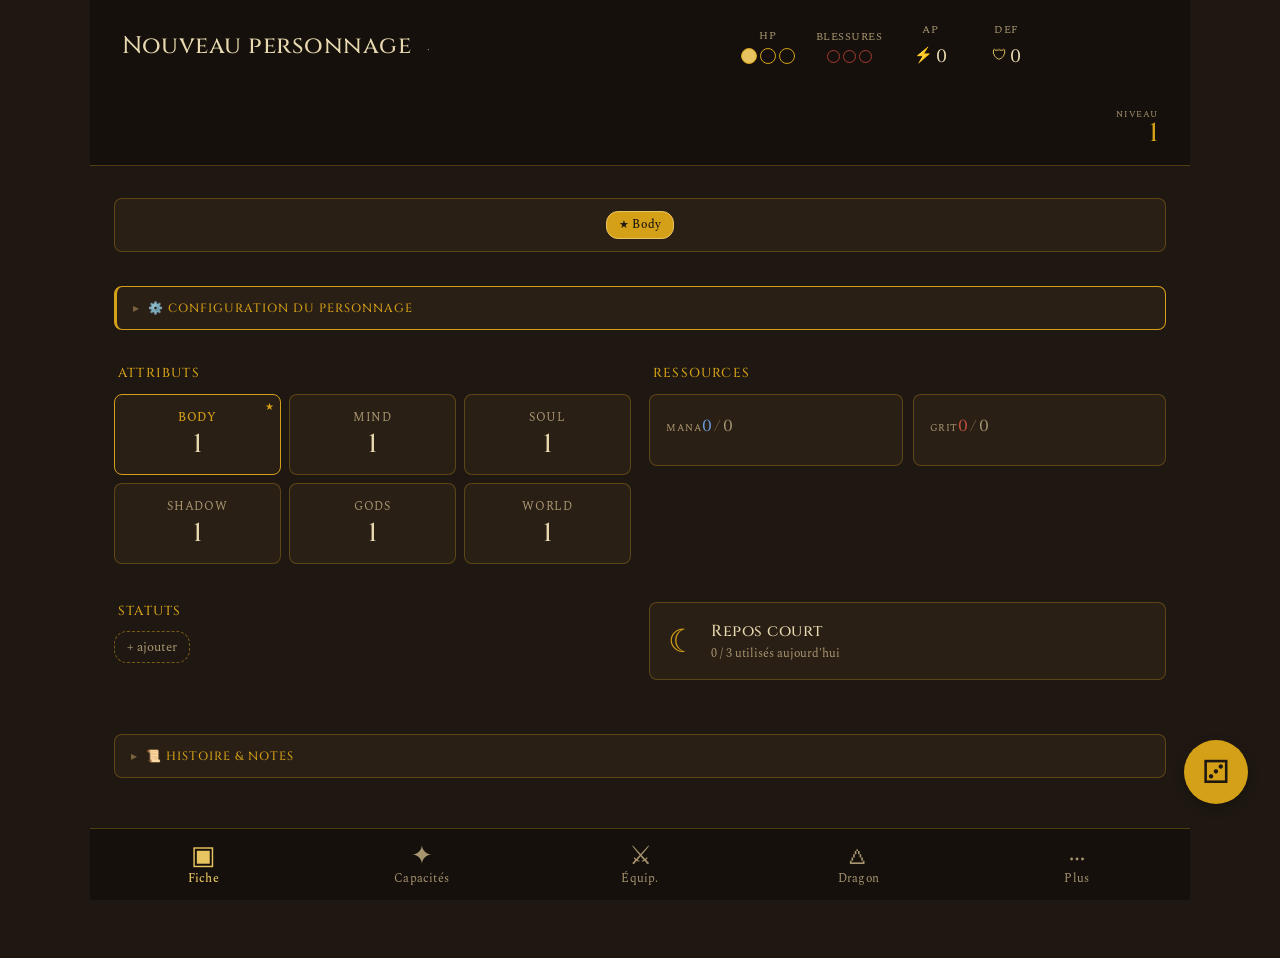
==== commit 8393f5f4: "v1.10" ====
--- a/drakonym-compagnon/index.html
+++ b/drakonym-compagnon/index.html
@@ -124,7 +124,7 @@
                                 <input type="text" id="cfg-classe" class="config-input" maxlength="30" placeholder="Ex: Mage, Fighter">
                             </div>
                             <div class="config-field config-field-wide">
-                                <label class="config-label">Attribut Primary</label>
+                                <label class="config-label">Attribut Principal</label>
                                 <select id="cfg-primary" class="config-select">
                                     <option value="Body">Body</option>
                                     <option value="Mind">Mind</option>
@@ -136,7 +136,7 @@
                             </div>
                         </div>
 
-                        <h4 class="config-subtitle">Attributs (0-6)</h4>
+                        <h4 class="config-subtitle">Attributs (1-5)</h4>
                         <div class="config-grid-3">
                             <div class="config-field">
                                 <label class="config-label">Body</label>
@@ -165,11 +165,18 @@
                         </div>
 
                         <h4 class="config-subtitle">Pools maximum</h4>
-                        <div class="config-grid-3">
+
+                        <!-- HP max + son hint -->
+                        <div class="config-field-with-hint">
                             <div class="config-field">
                                 <label class="config-label">HP max</label>
                                 <input type="number" id="cfg-hp-max" class="config-input" min="1" max="10">
                             </div>
+                            <p class="config-input-hint">💡 <strong>HP</strong> : démarre à 1 par session, max 3 (rulebook page 15). Extensible via le Perk <em>Deep Reserves</em>.</p>
+                        </div>
+
+                        <!-- Mana / Grit / Défense / Armure -->
+                        <div class="config-grid-2">
                             <div class="config-field">
                                 <label class="config-label">Mana max</label>
                                 <input type="number" id="cfg-mana-max" class="config-input" min="0" max="50">
@@ -186,15 +193,19 @@
                                 <label class="config-label">Armure (bonus)</label>
                                 <input type="number" id="cfg-armure" class="config-input" min="0" max="10">
                             </div>
+                        </div>
+
+                        <!-- Bonus magique + son hint -->
+                        <div class="config-field-with-hint">
                             <div class="config-field">
                                 <label class="config-label">Bonus magique</label>
                                 <input type="number" id="cfg-spell-bonus" class="config-input" min="0" max="5">
                             </div>
-                        </div>
-                        <p class="config-hint-small">💡 <strong>HP max</strong> par défaut = 3 (règle officielle Drakonym). Extensible via Perks comme <strong>Deep Reserves</strong>.</p>
+                            <p class="config-input-hint">💡 <strong>Bonus magique</strong> : vient de ton Focus magique équipé (Orbe = +2, Bâton/Grimoire/Baguette = +1, sans focus = 0). Ajoute aussi les bonus permanents de tes Perks (ex : <em>Aspect Affinity</em>).</p>
+                        </div>
 
                         <h4 class="config-subtitle">Niveaux de Blessures (extensibles via Perks)</h4>
-                        <p class="config-hint-small">Ex: <strong>Loyal to the Last</strong> = +1 box par tier. <strong>Loyal Heart</strong>, etc.</p>
+                        <p class="config-hint-small">Ex : le Perk <em>Loyal to the Last</em> = +1 case par tier (donc 4/4/4 au lieu de 3/3/3).</p>
                         <div class="config-grid-3">
                             <div class="config-field">
                                 <label class="config-label">Légères max</label>
@@ -451,7 +462,7 @@
                     <div class="config-content">
                         <p class="config-hint">📝 Modifie ici toutes les valeurs du dragon : attributs, PL max, vitesse, armure, breath weapon.</p>
 
-                        <h4 class="config-subtitle">Attributs (0-6)</h4>
+                        <h4 class="config-subtitle">Attributs (1-5)</h4>
                         <div class="config-grid-3">
                             <div class="config-field">
                                 <label class="config-label">Body</label>
@@ -687,7 +698,7 @@
                     <div class="settings-block">
                         <h3 class="settings-block-title">À propos</h3>
                         <p class="settings-info">
-                            <strong>Drakonym Compagnon</strong> — v1.9.3 (Fix HP max)<br>
+                            <strong>Drakonym Compagnon</strong> — v1.10.0 (Desktop polish)<br>
                             <span class="muted-small">Indépendant, publié sous DCL.</span>
                         </p>
                     </div>
@@ -757,6 +768,10 @@
         <div class="dice-modal-body" id="dice-modal-body">
             <!-- Vue config OU résultat OU historique injectée par JS -->
         </div>
+
+        <footer class="dice-modal-footer" id="dice-modal-footer">
+            <!-- Bouton "Lancer" injecté par JS quand on est sur la vue config -->
+        </footer>
     </div>
 
     <!-- ════════════════════════════════════════════════
--- a/drakonym-compagnon/style.css
+++ b/drakonym-compagnon/style.css
@@ -1388,6 +1388,7 @@
 
 .dice-modal-body {
     flex: 1;
+    min-height: 0; /* ← FIX scroll dans flexbox sur iOS */
     overflow-y: auto;
     overflow-x: hidden;
     -webkit-overflow-scrolling: touch;
@@ -1396,6 +1397,25 @@
     width: 100%;
     margin: 0 auto;
     box-sizing: border-box;
+}
+
+/* Footer fixe avec bouton "Lancer" — toujours visible */
+.dice-modal-footer {
+    flex-shrink: 0;
+    padding: 12px 16px;
+    padding-bottom: max(12px, env(safe-area-inset-bottom));
+    border-top: 1px solid var(--border);
+    background: var(--bg-vital);
+    display: flex;
+    justify-content: center;
+}
+.dice-modal-footer:empty {
+    display: none;
+}
+.dice-modal-footer .dice-roll-btn {
+    max-width: 568px;
+    width: 100%;
+    margin: 0;
 }
 
 
@@ -3321,6 +3341,46 @@
     grid-template-columns: repeat(3, 1fr);
     gap: 8px;
 }
+/* Sur écrans étroits, passe à 2 colonnes pour respirer */
+@media (max-width: 480px) {
+    .config-grid-3 { grid-template-columns: 1fr 1fr; }
+}
+
+/* Champ avec son hint juste en dessous (pas dans la grille) */
+.config-field-with-hint {
+    background: var(--bg-card-alt);
+    border: 1px dashed var(--border);
+    border-left: 3px solid var(--gold);
+    border-radius: 6px;
+    padding: 8px 10px;
+    margin: 8px 0;
+    display: flex;
+    flex-direction: column;
+    gap: 6px;
+}
+.config-field-with-hint .config-field {
+    max-width: 50%;
+}
+@media (max-width: 480px) {
+    .config-field-with-hint .config-field { max-width: 100%; }
+}
+.config-input-hint {
+    font-family: 'EB Garamond', serif;
+    font-size: 12px;
+    color: var(--text-muted);
+    line-height: 1.4;
+    margin: 0;
+    font-style: italic;
+}
+.config-input-hint strong {
+    color: var(--gold);
+    font-style: normal;
+    font-weight: 500;
+}
+.config-input-hint em {
+    color: var(--text);
+    font-style: italic;
+}
 .config-field {
     display: flex;
     flex-direction: column;
@@ -3442,15 +3502,16 @@
 
 /* ─── TABLETTE LANDSCAPE / DESKTOP (≥ 1024px) ─────────────────── */
 @media (min-width: 1024px) {
-    .app-shell { max-width: 900px; }
+    /* L'app-shell s'étend à 1100px — les tabs restent dedans */
+    .app-shell { max-width: 1100px; }
+    .tabs { max-width: 1100px; }
 
     .vital-bar {
         padding: 16px 32px 18px;
     }
     .vital-name { font-size: 24px; }
 
-    /* Sur grand écran, on peut redistribuer la Vital Bar :
-       identité à gauche, stats inline avec niveau à droite */
+    /* Vital Bar redistribuée : identité à gauche, stats inline à droite */
     .vital-bar {
         grid-template-columns: 1fr auto;
         grid-template-rows: auto;
@@ -3483,7 +3544,7 @@
     .vital-stat { flex: 0 0 auto; min-width: 60px; }
 
     /* Plus d'air dans le contenu */
-    .tab-section { padding: 48px 32px; }
+    .tab-section { padding: 32px 24px 100px; }
     .placeholder { padding: 80px 24px; }
 
     /* FAB encore mieux positionné */
@@ -3491,6 +3552,57 @@
         right: 32px;
         bottom: 96px;
     }
+
+    /* ═══════════════════════════════════════════════════════════════
+       v1.10.0 — DESKTOP : multi-colonnes pour onglets denses
+       ═══════════════════════════════════════════════════════════════ */
+
+    /* === Onglet FICHE : 2 colonnes pour les blocs denses ===
+       Identité (haut), Configuration (haut), Histoire & Notes (bas) restent pleine largeur
+       Attributs / Ressources / Statuts / Repos court se répartissent en 2 colonnes */
+    #section-fiche {
+        display: grid;
+        grid-template-columns: 1fr 1fr;
+        gap: 18px;
+        align-items: start;
+    }
+    #section-fiche > .identity-card,
+    #section-fiche > .config-block,
+    #section-fiche > .histoire-block {
+        grid-column: 1 / -1;
+    }
+
+    /* === Listes en 2 colonnes (Capacités, Équipement, Dragon) ===
+       Quand il y a beaucoup d'items, on les dispose en 2 colonnes pour utiliser la largeur */
+    .capacites-list,
+    .equipement-list {
+        display: grid;
+        grid-template-columns: 1fr 1fr;
+        gap: 12px;
+    }
+    .capacites-list:empty,
+    .equipement-list:empty {
+        display: block;
+    }
+
+    /* === Bottom sheets → modals centrés sur desktop ===
+       Le backdrop centre maintenant verticalement au lieu d'aligner en bas */
+    .bottom-sheet-backdrop {
+        align-items: center;
+    }
+    .bottom-sheet {
+        max-width: 600px;
+        max-height: 80vh;
+        border-radius: 12px; /* tous les coins arrondis (pas juste le haut) */
+        border-top: 1px solid var(--border-strong);
+        animation: bottomSheetFadeIn 220ms cubic-bezier(0.4, 0, 0.2, 1);
+    }
+    @keyframes bottomSheetFadeIn {
+        from { opacity: 0; transform: translateY(-12px); }
+        to   { opacity: 1; transform: translateY(0); }
+    }
+    /* Sur desktop, on peut cacher le handle (peu utile à la souris) */
+    .bottom-sheet-handle { display: none; }
 }
 
 
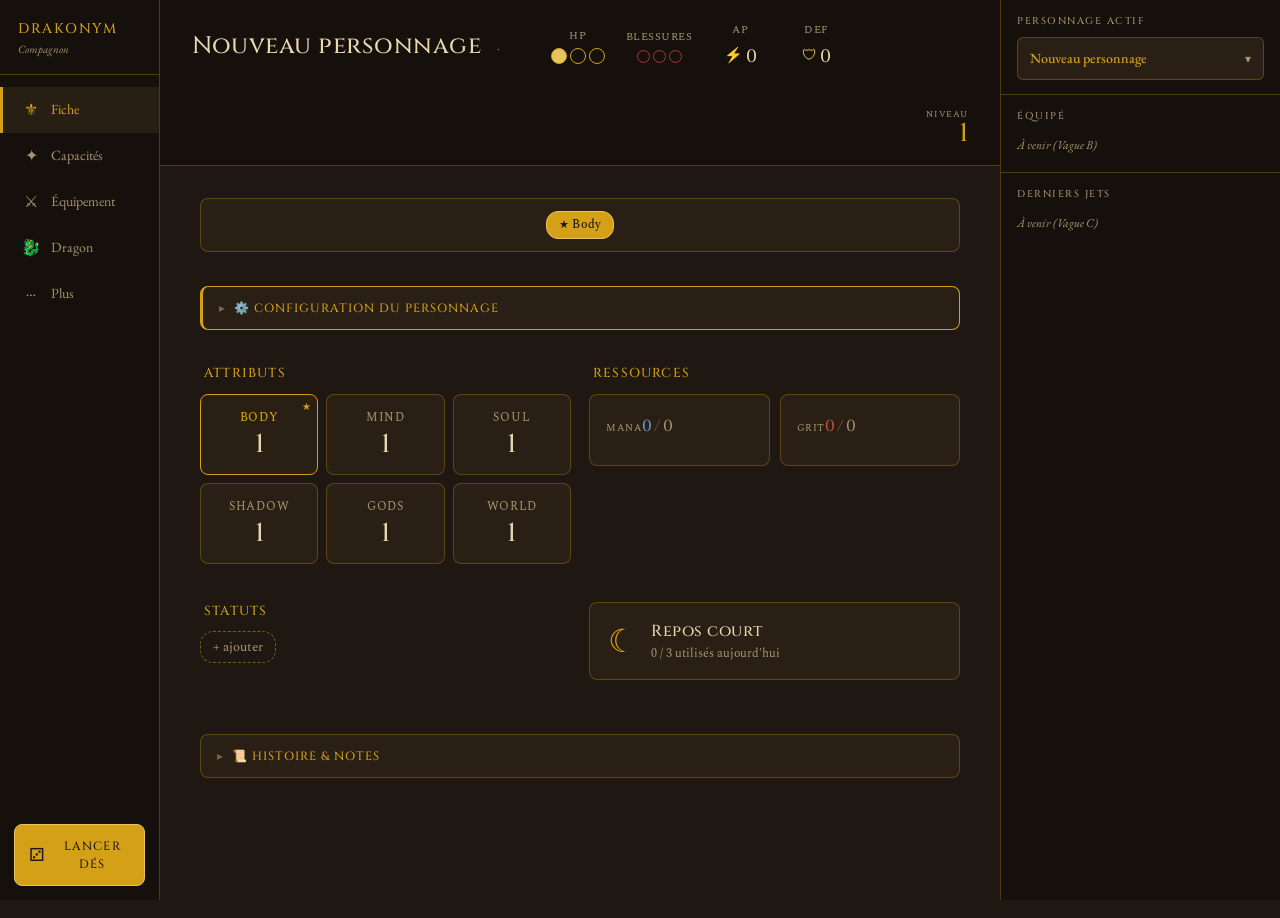
==== commit f4bb386a: "1.10.1" ====
--- a/drakonym-compagnon/index.html
+++ b/drakonym-compagnon/index.html
@@ -32,7 +32,45 @@
 </head>
 <body>
 
-    <div class="app-shell">
+    <div class="app-layout">
+
+        <!-- ════════════════════════════════════════════════
+             SIDEBAR GAUCHE (desktop uniquement)
+             ════════════════════════════════════════════════ -->
+        <aside class="desktop-sidebar desktop-sidebar-left" id="desktop-sidebar-left" aria-label="Navigation principale">
+            <div class="desktop-brand">
+                <span class="desktop-brand-name">Drakonym</span>
+                <span class="desktop-brand-sub">Compagnon</span>
+            </div>
+            <nav class="desktop-nav" role="tablist">
+                <button class="desktop-nav-btn active" type="button" data-desktop-tab="fiche">
+                    <span class="desktop-nav-glyph" aria-hidden="true">⚜</span>
+                    <span class="desktop-nav-label">Fiche</span>
+                </button>
+                <button class="desktop-nav-btn" type="button" data-desktop-tab="capacites">
+                    <span class="desktop-nav-glyph" aria-hidden="true">✦</span>
+                    <span class="desktop-nav-label">Capacités</span>
+                </button>
+                <button class="desktop-nav-btn" type="button" data-desktop-tab="equipement">
+                    <span class="desktop-nav-glyph" aria-hidden="true">⚔</span>
+                    <span class="desktop-nav-label">Équipement</span>
+                </button>
+                <button class="desktop-nav-btn" type="button" data-desktop-tab="dragon">
+                    <span class="desktop-nav-glyph" aria-hidden="true">🐉</span>
+                    <span class="desktop-nav-label">Dragon</span>
+                </button>
+                <button class="desktop-nav-btn" type="button" data-desktop-tab="plus">
+                    <span class="desktop-nav-glyph" aria-hidden="true">⋯</span>
+                    <span class="desktop-nav-label">Plus</span>
+                </button>
+            </nav>
+            <button class="desktop-dice-btn" type="button" id="desktop-dice-btn">
+                <span class="desktop-dice-icon" aria-hidden="true">⚂</span>
+                <span class="desktop-dice-label">Lancer dés</span>
+            </button>
+        </aside>
+
+        <div class="app-shell">
 
         <!-- ════════════════════════════════════════════════
              VITAL BAR — toujours visible en haut
@@ -698,7 +736,7 @@
                     <div class="settings-block">
                         <h3 class="settings-block-title">À propos</h3>
                         <p class="settings-info">
-                            <strong>Drakonym Compagnon</strong> — v1.10.0 (Desktop polish)<br>
+                            <strong>Drakonym Compagnon</strong> — v1.11.0 (Layout 3 zones)<br>
                             <span class="muted-small">Indépendant, publié sous DCL.</span>
                         </p>
                     </div>
@@ -753,6 +791,40 @@
             </button>
         </nav>
 
+        </div>
+
+        <!-- ════════════════════════════════════════════════
+             SIDEBAR DROITE (desktop uniquement)
+             ════════════════════════════════════════════════ -->
+        <aside class="desktop-sidebar desktop-sidebar-right" id="desktop-sidebar-right" aria-label="Panneau de jeu">
+
+            <!-- Persona switcher -->
+            <div class="desktop-side-block">
+                <div class="desktop-side-label">Personnage actif</div>
+                <button type="button" class="desktop-persona-btn" id="desktop-persona-btn">
+                    <span class="desktop-persona-name" id="desktop-persona-name">—</span>
+                    <span class="desktop-persona-arrow" aria-hidden="true">▾</span>
+                </button>
+            </div>
+
+            <!-- Équipé (Vague B) -->
+            <div class="desktop-side-block">
+                <div class="desktop-side-label">Équipé</div>
+                <div class="desktop-side-content" id="desktop-equipped">
+                    <p class="desktop-side-empty">À venir (Vague B)</p>
+                </div>
+            </div>
+
+            <!-- Derniers jets (Vague C) -->
+            <div class="desktop-side-block desktop-side-block-grow">
+                <div class="desktop-side-label">Derniers jets</div>
+                <div class="desktop-side-content" id="desktop-rolls-log">
+                    <p class="desktop-side-empty">À venir (Vague C)</p>
+                </div>
+            </div>
+
+        </aside>
+
     </div>
 
     <!-- ════════════════════════════════════════════════
--- a/drakonym-compagnon/style.css
+++ b/drakonym-compagnon/style.css
@@ -3500,12 +3500,205 @@
 }
 
 
+/* ─── DESKTOP : sidebars cachées par défaut (mobile-first) ─────── */
+.desktop-sidebar { display: none; }
+
 /* ─── TABLETTE LANDSCAPE / DESKTOP (≥ 1024px) ─────────────────── */
 @media (min-width: 1024px) {
-    /* L'app-shell s'étend à 1100px — les tabs restent dedans */
-    .app-shell { max-width: 1100px; }
-    .tabs { max-width: 1100px; }
-
+
+    /* ═══════════════════════════════════════════════════════════════
+       v1.11.0 — LAYOUT 3 ZONES : sidebar gauche + centre + sidebar droite
+       ═══════════════════════════════════════════════════════════════ */
+
+    body { background: var(--bg); }
+
+    .app-layout {
+        display: grid;
+        grid-template-columns: 160px minmax(0, 1fr) 280px;
+        min-height: 100vh;
+        min-height: 100dvh;
+        max-width: 1600px;
+        margin: 0 auto;
+    }
+
+    /* Sidebars visibles */
+    .desktop-sidebar {
+        display: flex;
+        flex-direction: column;
+        background: var(--bg-vital);
+        border-right: 1px solid var(--border);
+        position: sticky;
+        top: 0;
+        height: 100vh;
+        height: 100dvh;
+        overflow-y: auto;
+    }
+    .desktop-sidebar-right {
+        border-right: none;
+        border-left: 1px solid var(--border);
+    }
+
+    /* ─── Sidebar GAUCHE ─── */
+    .desktop-brand {
+        padding: 18px 18px 16px;
+        border-bottom: 1px solid var(--border);
+        display: flex;
+        flex-direction: column;
+        gap: 2px;
+    }
+    .desktop-brand-name {
+        font-family: 'Cinzel', serif;
+        font-size: 14px;
+        font-weight: 500;
+        color: var(--gold);
+        letter-spacing: 1.5px;
+        text-transform: uppercase;
+    }
+    .desktop-brand-sub {
+        font-family: 'EB Garamond', serif;
+        font-size: 11px;
+        color: var(--text-muted);
+        font-style: italic;
+    }
+    .desktop-nav {
+        display: flex;
+        flex-direction: column;
+        padding: 12px 0;
+        flex: 1;
+    }
+    .desktop-nav-btn {
+        display: flex;
+        align-items: center;
+        gap: 10px;
+        padding: 11px 18px;
+        background: transparent;
+        border: none;
+        border-left: 3px solid transparent;
+        color: var(--text-muted);
+        cursor: pointer;
+        font-family: 'EB Garamond', serif;
+        font-size: 14px;
+        text-align: left;
+        transition: background-color 150ms ease, color 150ms ease;
+    }
+    .desktop-nav-btn:hover {
+        background: rgba(201, 169, 96, 0.06);
+        color: var(--text);
+    }
+    .desktop-nav-btn.active {
+        background: rgba(201, 169, 96, 0.10);
+        border-left-color: var(--gold);
+        color: var(--gold);
+    }
+    .desktop-nav-glyph {
+        font-size: 16px;
+        width: 20px;
+        text-align: center;
+        flex-shrink: 0;
+    }
+    .desktop-nav-label {
+        flex: 1;
+    }
+    .desktop-dice-btn {
+        margin: 14px;
+        padding: 12px 14px;
+        background: var(--gold);
+        color: var(--on-gold);
+        border: 1px solid var(--gold-bright);
+        border-radius: 8px;
+        font-family: 'Cinzel', serif;
+        font-size: 12px;
+        font-weight: 500;
+        letter-spacing: 1.2px;
+        text-transform: uppercase;
+        cursor: pointer;
+        display: flex;
+        align-items: center;
+        justify-content: center;
+        gap: 8px;
+        transition: transform 100ms ease, filter 150ms ease;
+    }
+    .desktop-dice-btn:hover { filter: brightness(1.08); }
+    .desktop-dice-btn:active { transform: scale(0.97); }
+    .desktop-dice-icon { font-size: 18px; }
+
+    /* ─── Sidebar DROITE ─── */
+    .desktop-side-block {
+        padding: 14px 16px;
+        border-bottom: 1px solid var(--border);
+        display: flex;
+        flex-direction: column;
+        gap: 8px;
+    }
+    .desktop-side-block-grow {
+        flex: 1;
+        border-bottom: none;
+    }
+    .desktop-side-label {
+        font-family: 'Cinzel', serif;
+        font-size: 10px;
+        font-weight: 500;
+        letter-spacing: 1.5px;
+        text-transform: uppercase;
+        color: var(--text-muted);
+    }
+    .desktop-side-content {
+        display: flex;
+        flex-direction: column;
+        gap: 6px;
+    }
+    .desktop-side-empty {
+        font-family: 'EB Garamond', serif;
+        font-style: italic;
+        color: var(--text-muted);
+        font-size: 12px;
+        margin: 4px 0;
+    }
+    .desktop-persona-btn {
+        background: var(--bg-card);
+        border: 1px solid var(--border);
+        border-radius: 6px;
+        padding: 10px 12px;
+        cursor: pointer;
+        display: flex;
+        align-items: center;
+        justify-content: space-between;
+        gap: 8px;
+        color: var(--text);
+        font-family: 'EB Garamond', serif;
+        font-size: 14px;
+        transition: border-color 150ms ease;
+    }
+    .desktop-persona-btn:hover {
+        border-color: var(--gold);
+    }
+    .desktop-persona-name {
+        font-weight: 500;
+        color: var(--gold);
+        text-align: left;
+        flex: 1;
+        white-space: nowrap;
+        overflow: hidden;
+        text-overflow: ellipsis;
+    }
+    .desktop-persona-arrow {
+        color: var(--text-muted);
+        font-size: 12px;
+    }
+
+    /* ─── App-shell central : pas de max-width sur desktop ─── */
+    .app-shell {
+        max-width: none;
+        margin: 0;
+        min-height: 100vh;
+        min-height: 100dvh;
+    }
+
+    /* Cacher bottom-tabs et FAB sur desktop (remplacés par sidebar gauche) */
+    .tabs { display: none; }
+    .fab { display: none; }
+
+    /* Vital bar inchangée mais centrée dans la colonne */
     .vital-bar {
         padding: 16px 32px 18px;
     }
@@ -3544,22 +3737,10 @@
     .vital-stat { flex: 0 0 auto; min-width: 60px; }
 
     /* Plus d'air dans le contenu */
-    .tab-section { padding: 32px 24px 100px; }
+    .tab-section { padding: 32px 40px 60px; }
     .placeholder { padding: 80px 24px; }
 
-    /* FAB encore mieux positionné */
-    .fab {
-        right: 32px;
-        bottom: 96px;
-    }
-
-    /* ═══════════════════════════════════════════════════════════════
-       v1.10.0 — DESKTOP : multi-colonnes pour onglets denses
-       ═══════════════════════════════════════════════════════════════ */
-
-    /* === Onglet FICHE : 2 colonnes pour les blocs denses ===
-       Identité (haut), Configuration (haut), Histoire & Notes (bas) restent pleine largeur
-       Attributs / Ressources / Statuts / Repos court se répartissent en 2 colonnes */
+    /* === Onglet FICHE : 2 colonnes pour les blocs denses === */
     #section-fiche {
         display: grid;
         grid-template-columns: 1fr 1fr;
@@ -3572,8 +3753,7 @@
         grid-column: 1 / -1;
     }
 
-    /* === Listes en 2 colonnes (Capacités, Équipement, Dragon) ===
-       Quand il y a beaucoup d'items, on les dispose en 2 colonnes pour utiliser la largeur */
+    /* === Listes en 2 colonnes (Capacités, Équipement, Dragon) === */
     .capacites-list,
     .equipement-list {
         display: grid;
@@ -3585,15 +3765,14 @@
         display: block;
     }
 
-    /* === Bottom sheets → modals centrés sur desktop ===
-       Le backdrop centre maintenant verticalement au lieu d'aligner en bas */
+    /* === Bottom sheets → modals centrés sur desktop === */
     .bottom-sheet-backdrop {
         align-items: center;
     }
     .bottom-sheet {
         max-width: 600px;
         max-height: 80vh;
-        border-radius: 12px; /* tous les coins arrondis (pas juste le haut) */
+        border-radius: 12px;
         border-top: 1px solid var(--border-strong);
         animation: bottomSheetFadeIn 220ms cubic-bezier(0.4, 0, 0.2, 1);
     }
@@ -3601,7 +3780,6 @@
         from { opacity: 0; transform: translateY(-12px); }
         to   { opacity: 1; transform: translateY(0); }
     }
-    /* Sur desktop, on peut cacher le handle (peu utile à la souris) */
     .bottom-sheet-handle { display: none; }
 }
 
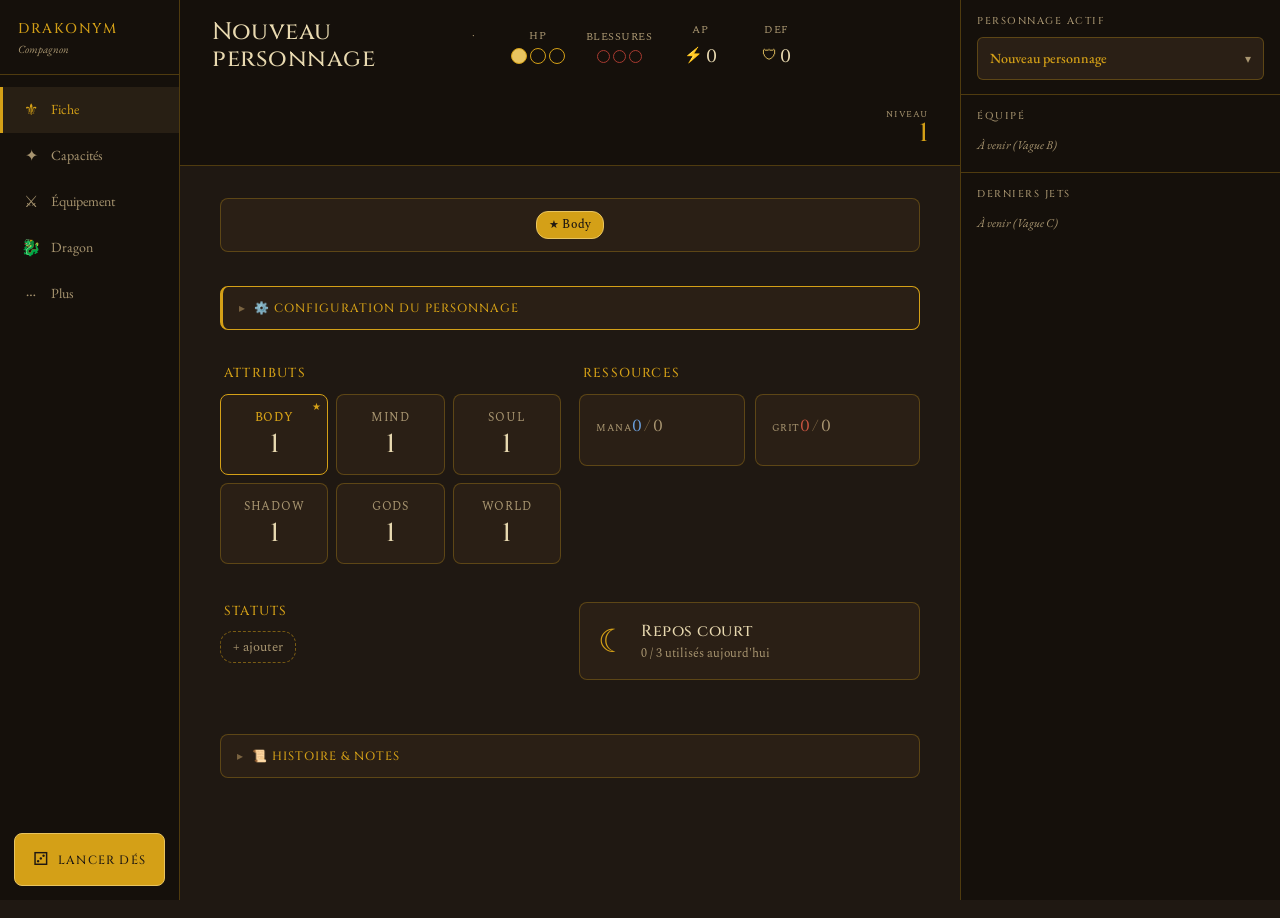
==== commit 4d9408ce: "1.10.2" ====
--- a/drakonym-compagnon/index.html
+++ b/drakonym-compagnon/index.html
@@ -736,7 +736,7 @@
                     <div class="settings-block">
                         <h3 class="settings-block-title">À propos</h3>
                         <p class="settings-info">
-                            <strong>Drakonym Compagnon</strong> — v1.11.0 (Layout 3 zones)<br>
+                            <strong>Drakonym Compagnon</strong> — v1.11.1 (Fix tabs superposés)<br>
                             <span class="muted-small">Indépendant, publié sous DCL.</span>
                         </p>
                     </div>
--- a/drakonym-compagnon/style.css
+++ b/drakonym-compagnon/style.css
@@ -3514,10 +3514,10 @@
 
     .app-layout {
         display: grid;
-        grid-template-columns: 160px minmax(0, 1fr) 280px;
+        grid-template-columns: 180px minmax(0, 1fr) 320px;
         min-height: 100vh;
         min-height: 100dvh;
-        max-width: 1600px;
+        max-width: 1800px;
         margin: 0 auto;
     }
 
@@ -3741,15 +3741,15 @@
     .placeholder { padding: 80px 24px; }
 
     /* === Onglet FICHE : 2 colonnes pour les blocs denses === */
-    #section-fiche {
+    #section-fiche.active {
         display: grid;
         grid-template-columns: 1fr 1fr;
         gap: 18px;
         align-items: start;
     }
-    #section-fiche > .identity-card,
-    #section-fiche > .config-block,
-    #section-fiche > .histoire-block {
+    #section-fiche.active > .identity-card,
+    #section-fiche.active > .config-block,
+    #section-fiche.active > .histoire-block {
         grid-column: 1 / -1;
     }
 
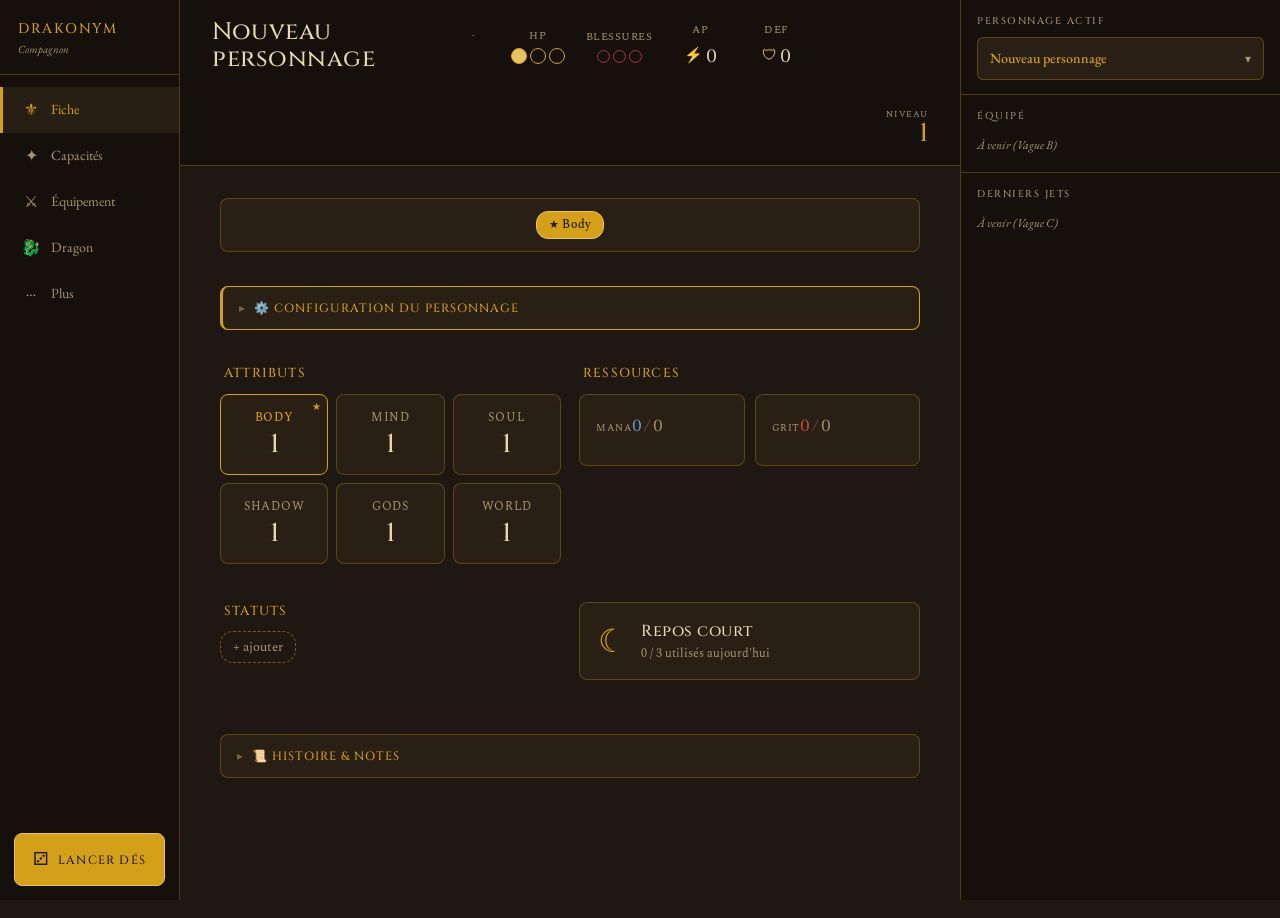
==== commit 2c035394: "1.10.3" ====
--- a/drakonym-compagnon/index.html
+++ b/drakonym-compagnon/index.html
@@ -736,8 +736,15 @@
                     <div class="settings-block">
                         <h3 class="settings-block-title">À propos</h3>
                         <p class="settings-info">
-                            <strong>Drakonym Compagnon</strong> — v1.11.1 (Fix tabs superposés)<br>
+                            <strong>Drakonym Compagnon</strong> — v1.10.3 (Fond dragon)<br>
                             <span class="muted-small">Indépendant, publié sous DCL.</span>
+                        </p>
+                    </div>
+
+                    <div class="settings-block">
+                        <h3 class="settings-block-title">Crédits</h3>
+                        <p class="settings-info">
+                            Image de fond : <em>Black Dragon</em> par <strong>mythologyart</strong>, gracieusement mise à disposition via <a href="https://pixabay.com/illustrations/mythology-art-black-dragon-8808267/" target="_blank" rel="noopener noreferrer">Pixabay</a> sous licence libre d'utilisation.
                         </p>
                     </div>
 
--- a/drakonym-compagnon/style.css
+++ b/drakonym-compagnon/style.css
@@ -33,6 +33,9 @@
 
     /* Inversions pour textes sur fond doré */
     --on-gold:      #2a1810;
+
+    /* Voile par-dessus l'image de fond (Parchemin : voile clair, dragon discret) */
+    --bg-overlay:   rgba(247, 238, 209, 0.92);
 }
 
 /* ─── VARIABLES : MODE NUIT (sombre) ─────────────────────────── */
@@ -58,6 +61,9 @@
     --border-strong: rgba(212, 160, 23, 0.5);
 
     --on-gold:      #1f1812;
+
+    /* Voile sombre : dragon plus visible dans les zones vides */
+    --bg-overlay:   rgba(31, 24, 18, 0.78);
 }
 
 /* ─── MODE AUTO : suit le système si data-theme="auto" ──────── */
@@ -80,6 +86,7 @@
         --border:       rgba(212, 160, 23, 0.3);
         --border-strong: rgba(212, 160, 23, 0.5);
         --on-gold:      #1f1812;
+        --bg-overlay:   rgba(31, 24, 18, 0.78);
     }
 }
 
@@ -97,16 +104,38 @@
 }
 
 body {
-    background: var(--bg);
+    background-color: var(--bg);
+    background-image: url('assets/dragon-bg.webp');
+    background-size: cover;
+    background-position: center center;
+    background-attachment: fixed;
+    background-repeat: no-repeat;
     color: var(--text);
     font-family: 'EB Garamond', Georgia, serif;
     font-size: 16px;
     line-height: 1.5;
     transition: background-color 200ms ease, color 200ms ease;
+    position: relative;
 
     /* Safe area pour iPhone X+ (notch) */
     padding-top: env(safe-area-inset-top);
     padding-bottom: env(safe-area-inset-bottom);
+}
+
+/* Voile semi-transparent par-dessus l'image, sous tout le contenu */
+body::before {
+    content: '';
+    position: fixed;
+    inset: 0;
+    background: var(--bg-overlay);
+    z-index: 0;
+    pointer-events: none;
+}
+
+/* Tous les contenus visibles passent au-dessus de l'overlay */
+.app-layout, .dice-modal, .bottom-sheet-backdrop, .modal-overlay {
+    position: relative;
+    z-index: 1;
 }
 
 button {
